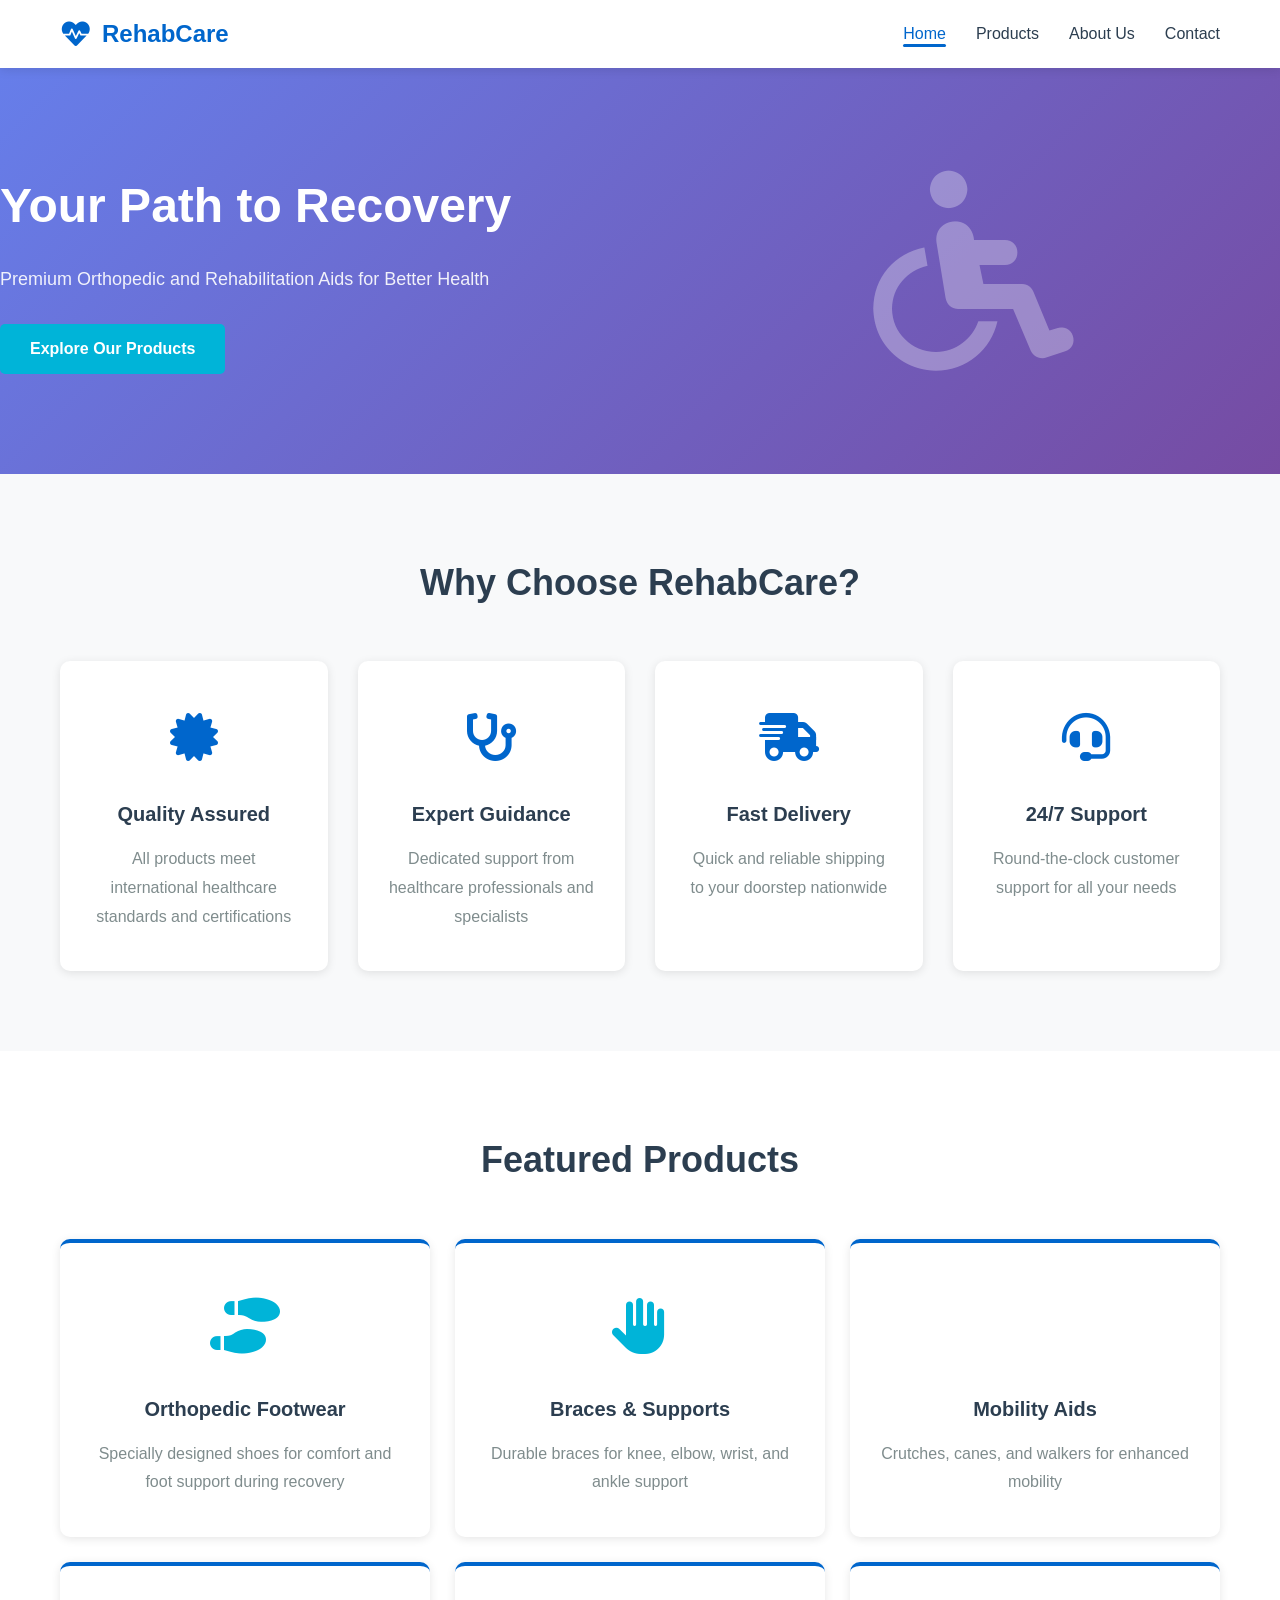
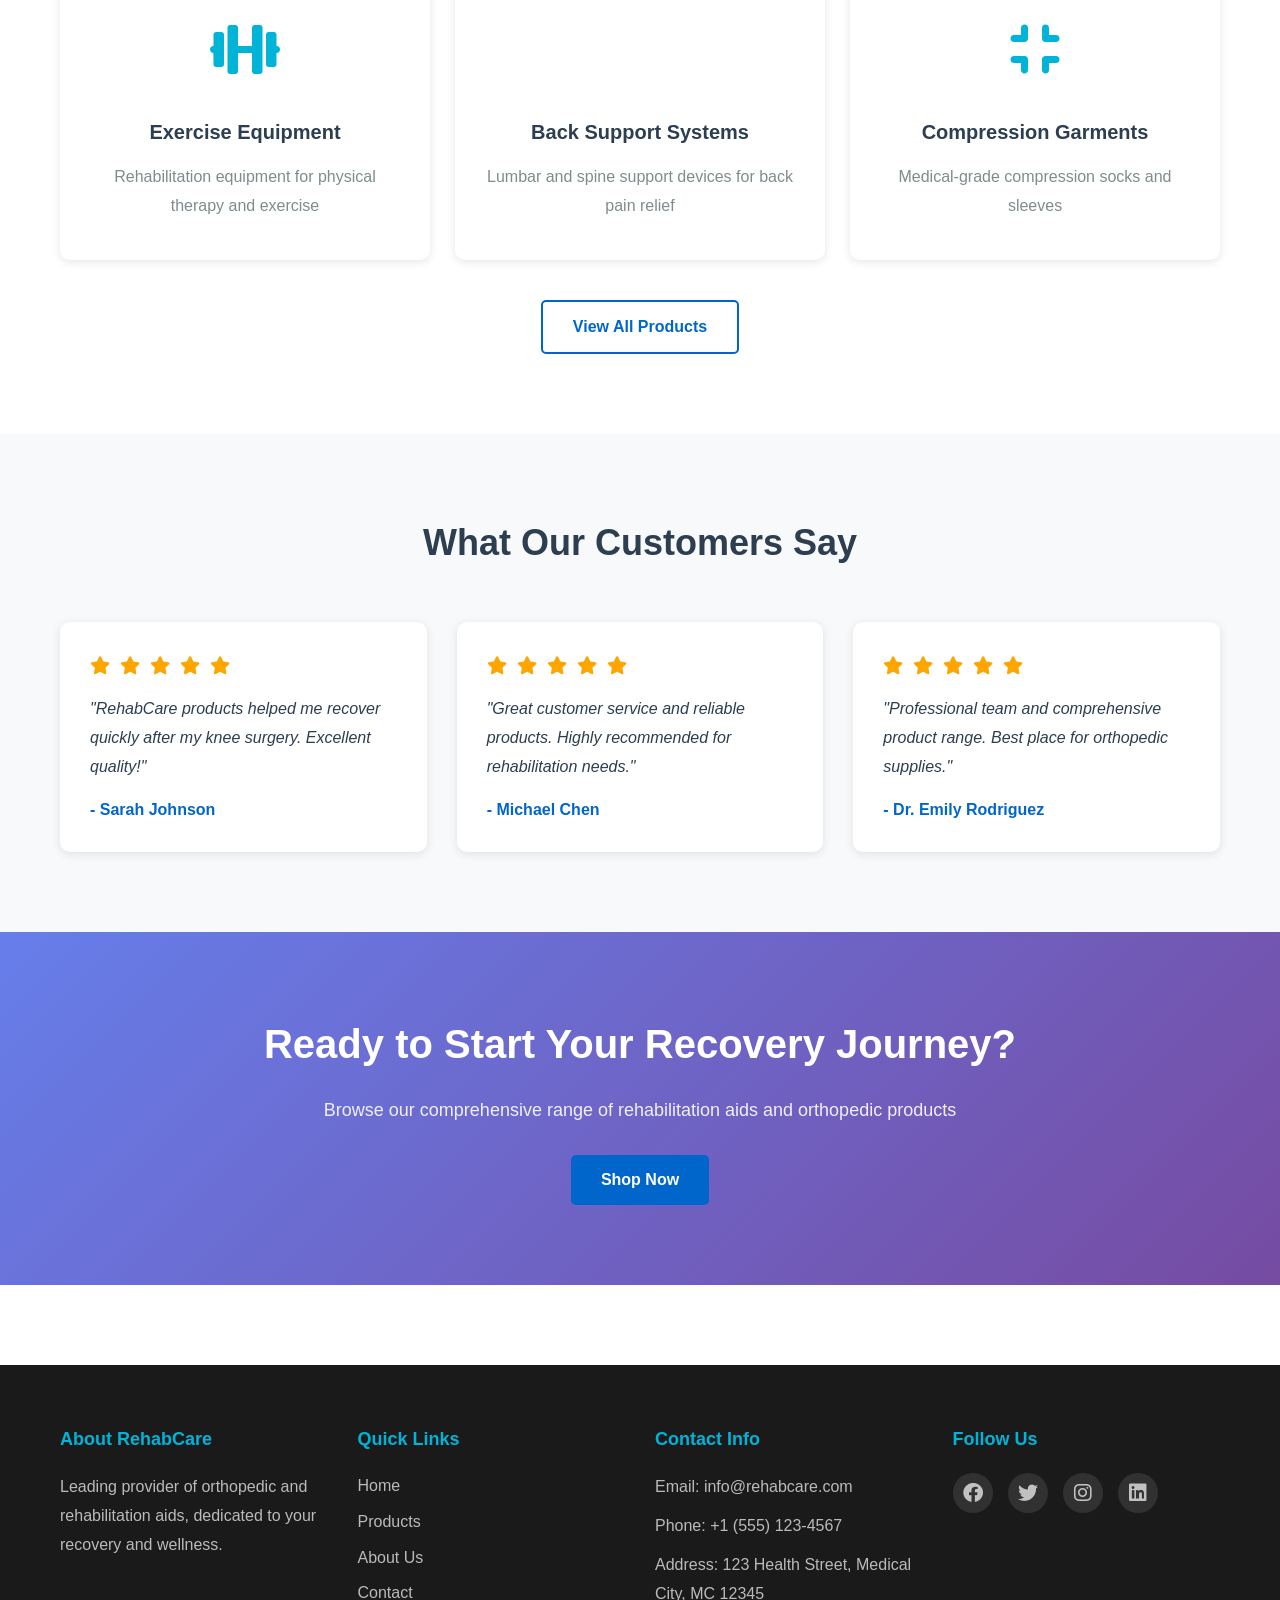
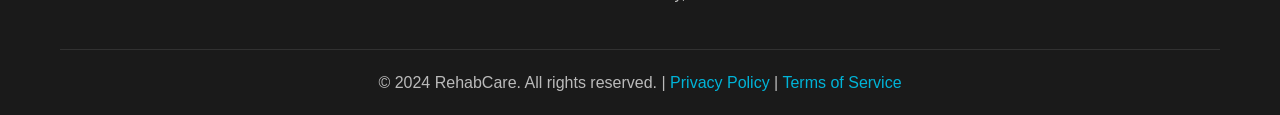
==== index.html @ 9c45e94a "commit" ====
<!DOCTYPE html>
<html lang="en">
<head>
    <meta charset="UTF-8">
    <meta name="viewport" content="width=device-width, initial-scale=1.0">
    <title>RehabCare - Orthopedic & Rehabilitation Aids</title>
    <link rel="stylesheet" href="styles.css">
    <link rel="stylesheet" href="https://cdnjs.cloudflare.com/ajax/libs/font-awesome/6.0.0/css/all.min.css">
</head>
<body>
    <!-- Navigation Bar -->
    <nav class="navbar">
        <div class="container">
            <div class="nav-wrapper">
                <div class="logo">
                    <i class="fas fa-heart-pulse"></i>
                    <span>RehabCare</span>
                </div>
                <ul class="nav-menu">
                    <li><a href="index.html" class="active">Home</a></li>
                    <li><a href="products.html">Products</a></li>
                    <li><a href="about.html">About Us</a></li>
                    <li><a href="contact.html">Contact</a></li>
                </ul>
                <div class="hamburger">
                    <span></span>
                    <span></span>
                    <span></span>
                </div>
            </div>
        </div>
    </nav>

    <!-- Hero Section -->
    <section class="hero">
        <div class="hero-content">
            <h1>Your Path to Recovery</h1>
            <p>Premium Orthopedic and Rehabilitation Aids for Better Health</p>
            <a href="products.html" class="cta-button">Explore Our Products</a>
        </div>
        <div class="hero-background">
            <i class="fas fa-wheelchair"></i>
        </div>
    </section>

    <!-- Features Section -->
    <section class="features">
        <div class="container">
            <h2>Why Choose RehabCare?</h2>
            <div class="features-grid">
                <div class="feature-card">
                    <div class="icon">
                        <i class="fas fa-certificate"></i>
                    </div>
                    <h3>Quality Assured</h3>
                    <p>All products meet international healthcare standards and certifications</p>
                </div>
                <div class="feature-card">
                    <div class="icon">
                        <i class="fas fa-stethoscope"></i>
                    </div>
                    <h3>Expert Guidance</h3>
                    <p>Dedicated support from healthcare professionals and specialists</p>
                </div>
                <div class="feature-card">
                    <div class="icon">
                        <i class="fas fa-shipping-fast"></i>
                    </div>
                    <h3>Fast Delivery</h3>
                    <p>Quick and reliable shipping to your doorstep nationwide</p>
                </div>
                <div class="feature-card">
                    <div class="icon">
                        <i class="fas fa-headset"></i>
                    </div>
                    <h3>24/7 Support</h3>
                    <p>Round-the-clock customer support for all your needs</p>
                </div>
            </div>
        </div>
    </section>

    <!-- Products Preview Section -->
    <section class="products-preview">
        <div class="container">
            <h2>Featured Products</h2>
            <div class="products-grid">
                <div class="product-card">
                    <div class="product-icon">
                        <i class="fas fa-shoe-prints"></i>
                    </div>
                    <h3>Orthopedic Footwear</h3>
                    <p>Specially designed shoes for comfort and foot support during recovery</p>
                </div>
                <div class="product-card">
                    <div class="product-icon">
                        <i class="fas fa-hand"></i>
                    </div>
                    <h3>Braces & Supports</h3>
                    <p>Durable braces for knee, elbow, wrist, and ankle support</p>
                </div>
                <div class="product-card">
                    <div class="product-icon">
                        <i class="fas fa-crutches"></i>
                    </div>
                    <h3>Mobility Aids</h3>
                    <p>Crutches, canes, and walkers for enhanced mobility</p>
                </div>
                <div class="product-card">
                    <div class="product-icon">
                        <i class="fas fa-dumbbell"></i>
                    </div>
                    <h3>Exercise Equipment</h3>
                    <p>Rehabilitation equipment for physical therapy and exercise</p>
                </div>
                <div class="product-card">
                    <div class="product-icon">
                        <i class="fas fa-spine"></i>
                    </div>
                    <h3>Back Support Systems</h3>
                    <p>Lumbar and spine support devices for back pain relief</p>
                </div>
                <div class="product-card">
                    <div class="product-icon">
                        <i class="fas fa-compress"></i>
                    </div>
                    <h3>Compression Garments</h3>
                    <p>Medical-grade compression socks and sleeves</p>
                </div>
            </div>
            <div class="view-all">
                <a href="products.html" class="secondary-button">View All Products</a>
            </div>
        </div>
    </section>

    <!-- Testimonials Section -->
    <section class="testimonials">
        <div class="container">
            <h2>What Our Customers Say</h2>
            <div class="testimonials-grid">
                <div class="testimonial-card">
                    <div class="stars">
                        <i class="fas fa-star"></i>
                        <i class="fas fa-star"></i>
                        <i class="fas fa-star"></i>
                        <i class="fas fa-star"></i>
                        <i class="fas fa-star"></i>
                    </div>
                    <p>"RehabCare products helped me recover quickly after my knee surgery. Excellent quality!"</p>
                    <h4>- Sarah Johnson</h4>
                </div>
                <div class="testimonial-card">
                    <div class="stars">
                        <i class="fas fa-star"></i>
                        <i class="fas fa-star"></i>
                        <i class="fas fa-star"></i>
                        <i class="fas fa-star"></i>
                        <i class="fas fa-star"></i>
                    </div>
                    <p>"Great customer service and reliable products. Highly recommended for rehabilitation needs."</p>
                    <h4>- Michael Chen</h4>
                </div>
                <div class="testimonial-card">
                    <div class="stars">
                        <i class="fas fa-star"></i>
                        <i class="fas fa-star"></i>
                        <i class="fas fa-star"></i>
                        <i class="fas fa-star"></i>
                        <i class="fas fa-star"></i>
                    </div>
                    <p>"Professional team and comprehensive product range. Best place for orthopedic supplies."</p>
                    <h4>- Dr. Emily Rodriguez</h4>
                </div>
            </div>
        </div>
    </section>

    <!-- Call to Action -->
    <section class="cta">
        <div class="container">
            <h2>Ready to Start Your Recovery Journey?</h2>
            <p>Browse our comprehensive range of rehabilitation aids and orthopedic products</p>
            <a href="products.html" class="primary-button">Shop Now</a>
        </div>
    </section>

    <!-- Footer -->
    <footer class="footer">
        <div class="container">
            <div class="footer-content">
                <div class="footer-section">
                    <h4>About RehabCare</h4>
                    <p>Leading provider of orthopedic and rehabilitation aids, dedicated to your recovery and wellness.</p>
                </div>
                <div class="footer-section">
                    <h4>Quick Links</h4>
                    <ul>
                        <li><a href="index.html">Home</a></li>
                        <li><a href="products.html">Products</a></li>
                        <li><a href="about.html">About Us</a></li>
                        <li><a href="contact.html">Contact</a></li>
                    </ul>
                </div>
                <div class="footer-section">
                    <h4>Contact Info</h4>
                    <p>Email: info@rehabcare.com</p>
                    <p>Phone: +1 (555) 123-4567</p>
                    <p>Address: 123 Health Street, Medical City, MC 12345</p>
                </div>
                <div class="footer-section">
                    <h4>Follow Us</h4>
                    <div class="social-links">
                        <a href="#"><i class="fab fa-facebook"></i></a>
                        <a href="#"><i class="fab fa-twitter"></i></a>
                        <a href="#"><i class="fab fa-instagram"></i></a>
                        <a href="#"><i class="fab fa-linkedin"></i></a>
                    </div>
                </div>
            </div>
            <div class="footer-bottom">
                <p>&copy; 2024 RehabCare. All rights reserved. | <a href="#">Privacy Policy</a> | <a href="#">Terms of Service</a></p>
            </div>
        </div>
    </footer>

    <script src="script.js"></script>
</body>
</html>
---- styles.css ----
/* ============================================
   GLOBAL STYLES
   ============================================ */

* {
    margin: 0;
    padding: 0;
    box-sizing: border-box;
}

:root {
    --primary-color: #0066cc;
    --primary-dark: #0052a3;
    --secondary-color: #00b4d8;
    --success-color: #06d6a0;
    --danger-color: #ef476f;
    --warning-color: #ffa500;
    --light-bg: #f8f9fa;
    --dark-bg: #1a1a1a;
    --text-dark: #2c3e50;
    --text-light: #7f8c8d;
    --border-color: #e0e0e0;
    --shadow: 0 2px 10px rgba(0, 0, 0, 0.1);
    --shadow-lg: 0 10px 30px rgba(0, 0, 0, 0.15);
}

html {
    scroll-behavior: smooth;
}

body {
    font-family: 'Segoe UI', Tahoma, Geneva, Verdana, sans-serif;
    line-height: 1.6;
    color: var(--text-dark);
    background-color: #fff;
}

/* Container */
.container {
    max-width: 1200px;
    margin: 0 auto;
    padding: 0 20px;
}

/* ============================================
   NAVIGATION BAR
   ============================================ */

.navbar {
    background: white;
    box-shadow: var(--shadow);
    position: sticky;
    top: 0;
    z-index: 1000;
}

.nav-wrapper {
    display: flex;
    justify-content: space-between;
    align-items: center;
    padding: 15px 0;
}

.logo {
    display: flex;
    align-items: center;
    gap: 10px;
    font-size: 24px;
    font-weight: bold;
    color: var(--primary-color);
    text-decoration: none;
}

.logo i {
    font-size: 28px;
}

.nav-menu {
    display: flex;
    list-style: none;
    gap: 30px;
}

.nav-menu a {
    text-decoration: none;
    color: var(--text-dark);
    font-weight: 500;
    transition: color 0.3s ease;
    position: relative;
}

.nav-menu a:hover,
.nav-menu a.active {
    color: var(--primary-color);
}

.nav-menu a.active::after {
    content: '';
    position: absolute;
    bottom: -5px;
    left: 0;
    width: 100%;
    height: 3px;
    background-color: var(--primary-color);
    border-radius: 2px;
}

.hamburger {
    display: none;
    flex-direction: column;
    cursor: pointer;
}

.hamburger span {
    width: 25px;
    height: 3px;
    background-color: var(--text-dark);
    margin: 5px 0;
    transition: 0.3s;
    border-radius: 2px;
}

/* ============================================
   HERO SECTION
   ============================================ */

.hero {
    display: grid;
    grid-template-columns: 1fr 1fr;
    align-items: center;
    gap: 50px;
    padding: 100px 0;
    background: linear-gradient(135deg, #667eea 0%, #764ba2 100%);
    color: white;
}

.hero-content h1 {
    font-size: 48px;
    margin-bottom: 20px;
    font-weight: bold;
}

.hero-content p {
    font-size: 18px;
    margin-bottom: 30px;
    opacity: 0.9;
}

.cta-button {
    display: inline-block;
    background-color: var(--secondary-color);
    color: white;
    padding: 12px 30px;
    border-radius: 5px;
    text-decoration: none;
    font-weight: 600;
    transition: all 0.3s ease;
    border: none;
    cursor: pointer;
}

.cta-button:hover {
    background-color: #0099b3;
    transform: translateY(-3px);
    box-shadow: 0 5px 15px rgba(0, 180, 216, 0.4);
}

.hero-background {
    display: flex;
    justify-content: center;
    align-items: center;
    font-size: 200px;
    opacity: 0.3;
    animation: float 3s ease-in-out infinite;
}

@keyframes float {
    0%, 100% {
        transform: translateY(0px);
    }
    50% {
        transform: translateY(-20px);
    }
}

/* ============================================
   BUTTONS
   ============================================ */

.primary-button,
.secondary-button {
    display: inline-block;
    padding: 12px 30px;
    border-radius: 5px;
    text-decoration: none;
    font-weight: 600;
    transition: all 0.3s ease;
    border: none;
    cursor: pointer;
    font-size: 16px;
}

.primary-button {
    background-color: var(--primary-color);
    color: white;
}

.primary-button:hover {
    background-color: var(--primary-dark);
    transform: translateY(-2px);
    box-shadow: var(--shadow-lg);
}

.secondary-button {
    background-color: transparent;
    color: var(--primary-color);
    border: 2px solid var(--primary-color);
}

.secondary-button:hover {
    background-color: var(--primary-color);
    color: white;
}

/* ============================================
   FEATURES SECTION
   ============================================ */

.features {
    padding: 80px 0;
    background-color: var(--light-bg);
}

.features h2 {
    text-align: center;
    font-size: 36px;
    margin-bottom: 50px;
    color: var(--text-dark);
}

.features-grid {
    display: grid;
    grid-template-columns: repeat(auto-fit, minmax(250px, 1fr));
    gap: 30px;
}

.feature-card {
    background: white;
    padding: 40px 30px;
    border-radius: 10px;
    text-align: center;
    box-shadow: var(--shadow);
    transition: all 0.3s ease;
}

.feature-card:hover {
    transform: translateY(-10px);
    box-shadow: var(--shadow-lg);
}

.feature-card .icon {
    font-size: 48px;
    color: var(--primary-color);
    margin-bottom: 20px;
}

.feature-card h3 {
    font-size: 20px;
    margin-bottom: 15px;
    color: var(--text-dark);
}

.feature-card p {
    color: var(--text-light);
    line-height: 1.8;
}

/* ============================================
   PRODUCTS PREVIEW SECTION
   ============================================ */

.products-preview {
    padding: 80px 0;
}

.products-preview h2 {
    text-align: center;
    font-size: 36px;
    margin-bottom: 50px;
    color: var(--text-dark);
}

.products-grid {
    display: grid;
    grid-template-columns: repeat(auto-fit, minmax(280px, 1fr));
    gap: 25px;
    margin-bottom: 40px;
}

.product-card {
    background: white;
    padding: 40px 30px;
    border-radius: 10px;
    text-align: center;
    box-shadow: var(--shadow);
    transition: all 0.3s ease;
    border-top: 4px solid var(--primary-color);
}

.product-card:hover {
    transform: translateY(-8px);
    box-shadow: var(--shadow-lg);
    border-top-color: var(--secondary-color);
}

.product-icon {
    font-size: 56px;
    color: var(--secondary-color);
    margin-bottom: 20px;
}

.product-card h3 {
    font-size: 20px;
    margin-bottom: 15px;
    color: var(--text-dark);
}

.product-card p {
    color: var(--text-light);
    line-height: 1.8;
}

.view-all {
    text-align: center;
    margin-top: 40px;
}

/* ============================================
   TESTIMONIALS SECTION
   ============================================ */

.testimonials {
    padding: 80px 0;
    background-color: var(--light-bg);
}

.testimonials h2 {
    text-align: center;
    font-size: 36px;
    margin-bottom: 50px;
    color: var(--text-dark);
}

.testimonials-grid {
    display: grid;
    grid-template-columns: repeat(auto-fit, minmax(300px, 1fr));
    gap: 30px;
}

.testimonial-card {
    background: white;
    padding: 30px;
    border-radius: 10px;
    box-shadow: var(--shadow);
    transition: all 0.3s ease;
}

.testimonial-card:hover {
    box-shadow: var(--shadow-lg);
    transform: translateY(-5px);
}

.stars {
    color: var(--warning-color);
    margin-bottom: 15px;
    font-size: 18px;
}

.stars i {
    margin-right: 5px;
}

.testimonial-card p {
    color: var(--text-dark);
    margin-bottom: 15px;
    font-style: italic;
    line-height: 1.8;
}

.testimonial-card h4 {
    color: var(--primary-color);
    font-size: 16px;
}

/* ============================================
   CTA SECTION
   ============================================ */

.cta {
    padding: 80px 0;
    background: linear-gradient(135deg, #667eea 0%, #764ba2 100%);
    color: white;
    text-align: center;
}

.cta h2 {
    font-size: 40px;
    margin-bottom: 20px;
}

.cta p {
    font-size: 18px;
    margin-bottom: 30px;
    opacity: 0.9;
}

/* ============================================
   PAGE HEADER
   ============================================ */

.page-header {
    background: linear-gradient(135deg, #667eea 0%, #764ba2 100%);
    color: white;
    padding: 60px 0;
    text-align: center;
}

.page-header h1 {
    font-size: 42px;
    margin-bottom: 10px;
}

.page-header p {
    font-size: 18px;
    opacity: 0.9;
}

/* ============================================
   PRODUCTS PAGE
   ============================================ */

.filters-section {
    padding: 40px 0;
    background-color: var(--light-bg);
}

.filter-group {
    display: inline-block;
    margin-right: 30px;
}

.filter-group label {
    font-weight: 600;
    margin-right: 10px;
    color: var(--text-dark);
}

.filter-group select {
    padding: 8px 15px;
    border: 1px solid var(--border-color);
    border-radius: 5px;
    background-color: white;
    cursor: pointer;
    font-size: 14px;
}

.products-section {
    padding: 60px 0;
}

.products-list {
    display: grid;
    grid-template-columns: repeat(auto-fill, minmax(280px, 1fr));
    gap: 25px;
}

.product-item {
    background: white;
    border-radius: 10px;
    overflow: hidden;
    box-shadow: var(--shadow);
    transition: all 0.3s ease;
}

.product-item:hover {
    box-shadow: var(--shadow-lg);
    transform: translateY(-5px);
}

.product-image {
    width: 100%;
    height: 200px;
    background: linear-gradient(135deg, #667eea 0%, #764ba2 100%);
    display: flex;
    justify-content: center;
    align-items: center;
    font-size: 80px;
    color: rgba(255, 255, 255, 0.2);
}

.product-info {
    padding: 20px;
}

.product-info h3 {
    color: var(--text-dark);
    margin-bottom: 10px;
    font-size: 18px;
}

.product-description {
    color: var(--text-light);
    font-size: 14px;
    margin-bottom: 15px;
    line-height: 1.6;
}

.product-rating {
    color: var(--warning-color);
    font-size: 14px;
    margin-bottom: 15px;
}

.product-rating i {
    margin-right: 3px;
}

.product-footer {
    display: flex;
    justify-content: space-between;
    align-items: center;
}

.price {
    font-size: 22px;
    font-weight: bold;
    color: var(--primary-color);
}

.add-to-cart-btn {
    background-color: var(--primary-color);
    color: white;
    padding: 8px 15px;
    border: none;
    border-radius: 5px;
    cursor: pointer;
    font-weight: 600;
    transition: all 0.3s ease;
}

.add-to-cart-btn:hover {
    background-color: var(--primary-dark);
    transform: scale(1.05);
}

/* ============================================
   ABOUT PAGE
   ============================================ */

.about-section {
    padding: 80px 0;
}

.about-content {
    display: grid;
    grid-template-columns: 1fr 1fr;
    gap: 50px;
    align-items: center;
}

.about-text h2 {
    font-size: 36px;
    margin-bottom: 20px;
    color: var(--text-dark);
}

.about-text p {
    color: var(--text-light);
    margin-bottom: 20px;
    line-height: 1.9;
}

.about-image {
    display: flex;
    justify-content: center;
    align-items: center;
}

.image-placeholder {
    width: 300px;
    height: 300px;
    background: linear-gradient(135deg, #667eea 0%, #764ba2 100%);
    border-radius: 10px;
    display: flex;
    justify-content: center;
    align-items: center;
    font-size: 120px;
    color: rgba(255, 255, 255, 0.2);
}

.mission-values {
    display: grid;
    grid-template-columns: repeat(auto-fit, minmax(300px, 1fr));
    gap: 30px;
    padding: 60px 0;
    background-color: var(--light-bg);
}

.mission-card {
    background: white;
    padding: 40px;
    border-radius: 10px;
    text-align: center;
    box-shadow: var(--shadow);
    transition: all 0.3s ease;
}

.mission-card:hover {
    transform: translateY(-10px);
    box-shadow: var(--shadow-lg);
}

.mission-card .icon {
    font-size: 56px;
    color: var(--secondary-color);
    margin-bottom: 20px;
}

.mission-card h3 {
    font-size: 22px;
    margin-bottom: 15px;
    color: var(--text-dark);
}

.mission-card p {
    color: var(--text-light);
    line-height: 1.8;
}

.team-section {
    padding: 80px 0;
}

.team-section h2 {
    text-align: center;
    font-size: 36px;
    margin-bottom: 50px;
    color: var(--text-dark);
}

.team-grid {
    display: grid;
    grid-template-columns: repeat(auto-fit, minmax(250px, 1fr));
    gap: 30px;
}

.team-member {
    background: white;
    padding: 30px;
    border-radius: 10px;
    text-align: center;
    box-shadow: var(--shadow);
    transition: all 0.3s ease;
}

.team-member:hover {
    transform: translateY(-5px);
    box-shadow: var(--shadow-lg);
}

.member-avatar {
    width: 100px;
    height: 100px;
    background: linear-gradient(135deg, #667eea 0%, #764ba2 100%);
    border-radius: 50%;
    display: flex;
    justify-content: center;
    align-items: center;
    font-size: 50px;
    color: white;
    margin: 0 auto 20px;
}

.team-member h3 {
    font-size: 20px;
    color: var(--text-dark);
    margin-bottom: 5px;
}

.team-member .role {
    color: var(--primary-color);
    font-weight: 600;
    margin-bottom: 10px;
}

.team-member p {
    color: var(--text-light);
    line-height: 1.6;
}

.achievements {
    padding: 80px 0;
    background-color: var(--light-bg);
}

.achievements h2 {
    text-align: center;
    font-size: 36px;
    margin-bottom: 50px;
    color: var(--text-dark);
}

.achievements-grid {
    display: grid;
    grid-template-columns: repeat(auto-fit, minmax(250px, 1fr));
    gap: 30px;
}

.achievement-card {
    background: white;
    padding: 40px;
    border-radius: 10px;
    text-align: center;
    box-shadow: var(--shadow);
}

.achievement-card h3 {
    font-size: 42px;
    color: var(--primary-color);
    margin-bottom: 10px;
    font-weight: bold;
}

.achievement-card p {
    font-size: 18px;
    color: var(--text-light);
}

.certifications {
    padding: 60px 0;
}

.certifications h2 {
    text-align: center;
    font-size: 36px;
    margin-bottom: 50px;
    color: var(--text-dark);
}

.certifications-list {
    display: grid;
    grid-template-columns: repeat(auto-fit, minmax(200px, 1fr));
    gap: 30px;
    text-align: center;
}

.cert-item {
    padding: 30px;
    background: var(--light-bg);
    border-radius: 10px;
    transition: all 0.3s ease;
}

.cert-item:hover {
    background: var(--primary-color);
    color: white;
    transform: scale(1.05);
}

.cert-item i {
    font-size: 48px;
    margin-bottom: 15px;
}

.cert-item p {
    font-size: 16px;
    font-weight: 600;
}

/* ============================================
   CONTACT PAGE
   ============================================ */

.contact-section {
    padding: 80px 0;
}

.contact-wrapper {
    display: grid;
    grid-template-columns: 1fr 1fr;
    gap: 50px;
}

.contact-info h2 {
    font-size: 28px;
    margin-bottom: 30px;
    color: var(--text-dark);
}

.info-item {
    display: flex;
    gap: 20px;
    margin-bottom: 30px;
}

.info-icon {
    width: 60px;
    height: 60px;
    background: linear-gradient(135deg, #667eea 0%, #764ba2 100%);
    border-radius: 10px;
    display: flex;
    justify-content: center;
    align-items: center;
    font-size: 28px;
    color: white;
    flex-shrink: 0;
}

.info-content h3 {
    font-size: 18px;
    color: var(--text-dark);
    margin-bottom: 10px;
}

.info-content p {
    color: var(--text-light);
    line-height: 1.8;
}

.contact-form-wrapper h2 {
    font-size: 28px;
    margin-bottom: 30px;
    color: var(--text-dark);
}

.form-group {
    margin-bottom: 20px;
}

.form-group label {
    display: block;
    margin-bottom: 8px;
    font-weight: 600;
    color: var(--text-dark);
}

.form-group input,
.form-group select,
.form-group textarea {
    width: 100%;
    padding: 12px;
    border: 1px solid var(--border-color);
    border-radius: 5px;
    font-family: inherit;
    font-size: 14px;
    transition: border-color 0.3s ease;
}

.form-group input:focus,
.form-group select:focus,
.form-group textarea:focus {
    outline: none;
    border-color: var(--primary-color);
    box-shadow: 0 0 0 3px rgba(0, 102, 204, 0.1);
}

.form-group.checkbox {
    display: flex;
    align-items: center;
}

.form-group.checkbox input {
    width: auto;
    margin-right: 10px;
}

.form-group.checkbox label {
    margin-bottom: 0;
}

.faq-section {
    padding: 80px 0;
    background-color: var(--light-bg);
}

.faq-section h2 {
    text-align: center;
    font-size: 36px;
    margin-bottom: 50px;
    color: var(--text-dark);
}

.faq-grid {
    display: grid;
    grid-template-columns: repeat(auto-fit, minmax(300px, 1fr));
    gap: 25px;
}

.faq-item {
    background: white;
    padding: 25px;
    border-radius: 10px;
    box-shadow: var(--shadow);
    transition: all 0.3s ease;
}

.faq-item:hover {
    box-shadow: var(--shadow-lg);
    transform: translateY(-5px);
}

.faq-item h3 {
    color: var(--primary-color);
    margin-bottom: 15px;
    font-size: 18px;
}

.faq-item p {
    color: var(--text-light);
    line-height: 1.8;
}

/* ============================================
   FOOTER
   ============================================ */

.footer {
    background-color: #1a1a1a;
    color: white;
    padding: 60px 0 20px;
    margin-top: 80px;
}

.footer-content {
    display: grid;
    grid-template-columns: repeat(auto-fit, minmax(250px, 1fr));
    gap: 30px;
    margin-bottom: 30px;
}

.footer-section h4 {
    font-size: 18px;
    margin-bottom: 20px;
    color: var(--secondary-color);
}

.footer-section p {
    color: rgba(255, 255, 255, 0.7);
    line-height: 1.8;
    margin-bottom: 10px;
}

.footer-section ul {
    list-style: none;
}

.footer-section ul li {
    margin-bottom: 10px;
}

.footer-section a {
    color: rgba(255, 255, 255, 0.7);
    text-decoration: none;
    transition: color 0.3s ease;
}

.footer-section a:hover {
    color: var(--secondary-color);
}

.social-links {
    display: flex;
    gap: 15px;
    font-size: 20px;
}

.social-links a {
    width: 40px;
    height: 40px;
    background-color: rgba(255, 255, 255, 0.1);
    border-radius: 50%;
    display: flex;
    justify-content: center;
    align-items: center;
    transition: all 0.3s ease;
}

.social-links a:hover {
    background-color: var(--secondary-color);
    color: white;
    transform: translateY(-3px);
}

.footer-bottom {
    border-top: 1px solid rgba(255, 255, 255, 0.1);
    padding-top: 20px;
    text-align: center;
    color: rgba(255, 255, 255, 0.7);
}

.footer-bottom a {
    color: var(--secondary-color);
    text-decoration: none;
}

.footer-bottom a:hover {
    text-decoration: underline;
}

/* ============================================
   RESPONSIVE DESIGN
   ============================================ */

@media (max-width: 768px) {
    .hamburger {
        display: flex;
    }

    .nav-menu {
        position: absolute;
        top: 70px;
        left: 0;
        background: white;
        flex-direction: column;
        width: 100%;
        text-align: center;
        display: none;
        gap: 0;
        box-shadow: var(--shadow);
    }

    .nav-menu.active {
        display: flex;
    }

    .nav-menu li {
        padding: 15px 0;
        border-bottom: 1px solid var(--border-color);
    }

    .hero {
        grid-template-columns: 1fr;
        padding: 60px 0;
        text-align: center;
    }

    .hero-content h1 {
        font-size: 36px;
    }

    .about-content {
        grid-template-columns: 1fr;
    }

    .contact-wrapper {
        grid-template-columns: 1fr;
    }

    .features-grid,
    .products-grid,
    .testimonials-grid,
    .team-grid,
    .achievements-grid,
    .faq-grid,
    .mission-values {
        grid-template-columns: 1fr;
    }

    .filter-group {
        display: block;
        margin-bottom: 15px;
    }

    .products-list {
        grid-template-columns: 1fr;
    }

    .page-header h1 {
        font-size: 32px;
    }

    .features h2,
    .products-preview h2,
    .testimonials h2,
    .team-section h2,
    .achievements h2,
    .certifications h2,
    .faq-section h2 {
        font-size: 28px;
    }

    .cta h2 {
        font-size: 28px;
    }
}

@media (max-width: 480px) {
    .container {
        padding: 0 15px;
    }

    .hero-content h1 {
        font-size: 28px;
    }

    .hero-content p {
        font-size: 16px;
    }

    .nav-menu {
        gap: 0;
    }

    .page-header h1 {
        font-size: 24px;
    }

    .page-header p {
        font-size: 16px;
    }

    .features h2,
    .products-preview h2,
    .testimonials h2,
    .team-section h2,
    .achievements h2,
    .certifications h2,
    .faq-section h2 {
        font-size: 24px;
    }

    .filter-group label {
        font-size: 14px;
    }

    .product-item {
        margin-bottom: 10px;
    }

    .info-item {
        flex-direction: column;
        text-align: center;
    }

    .info-icon {
        margin: 0 auto;
    }
}
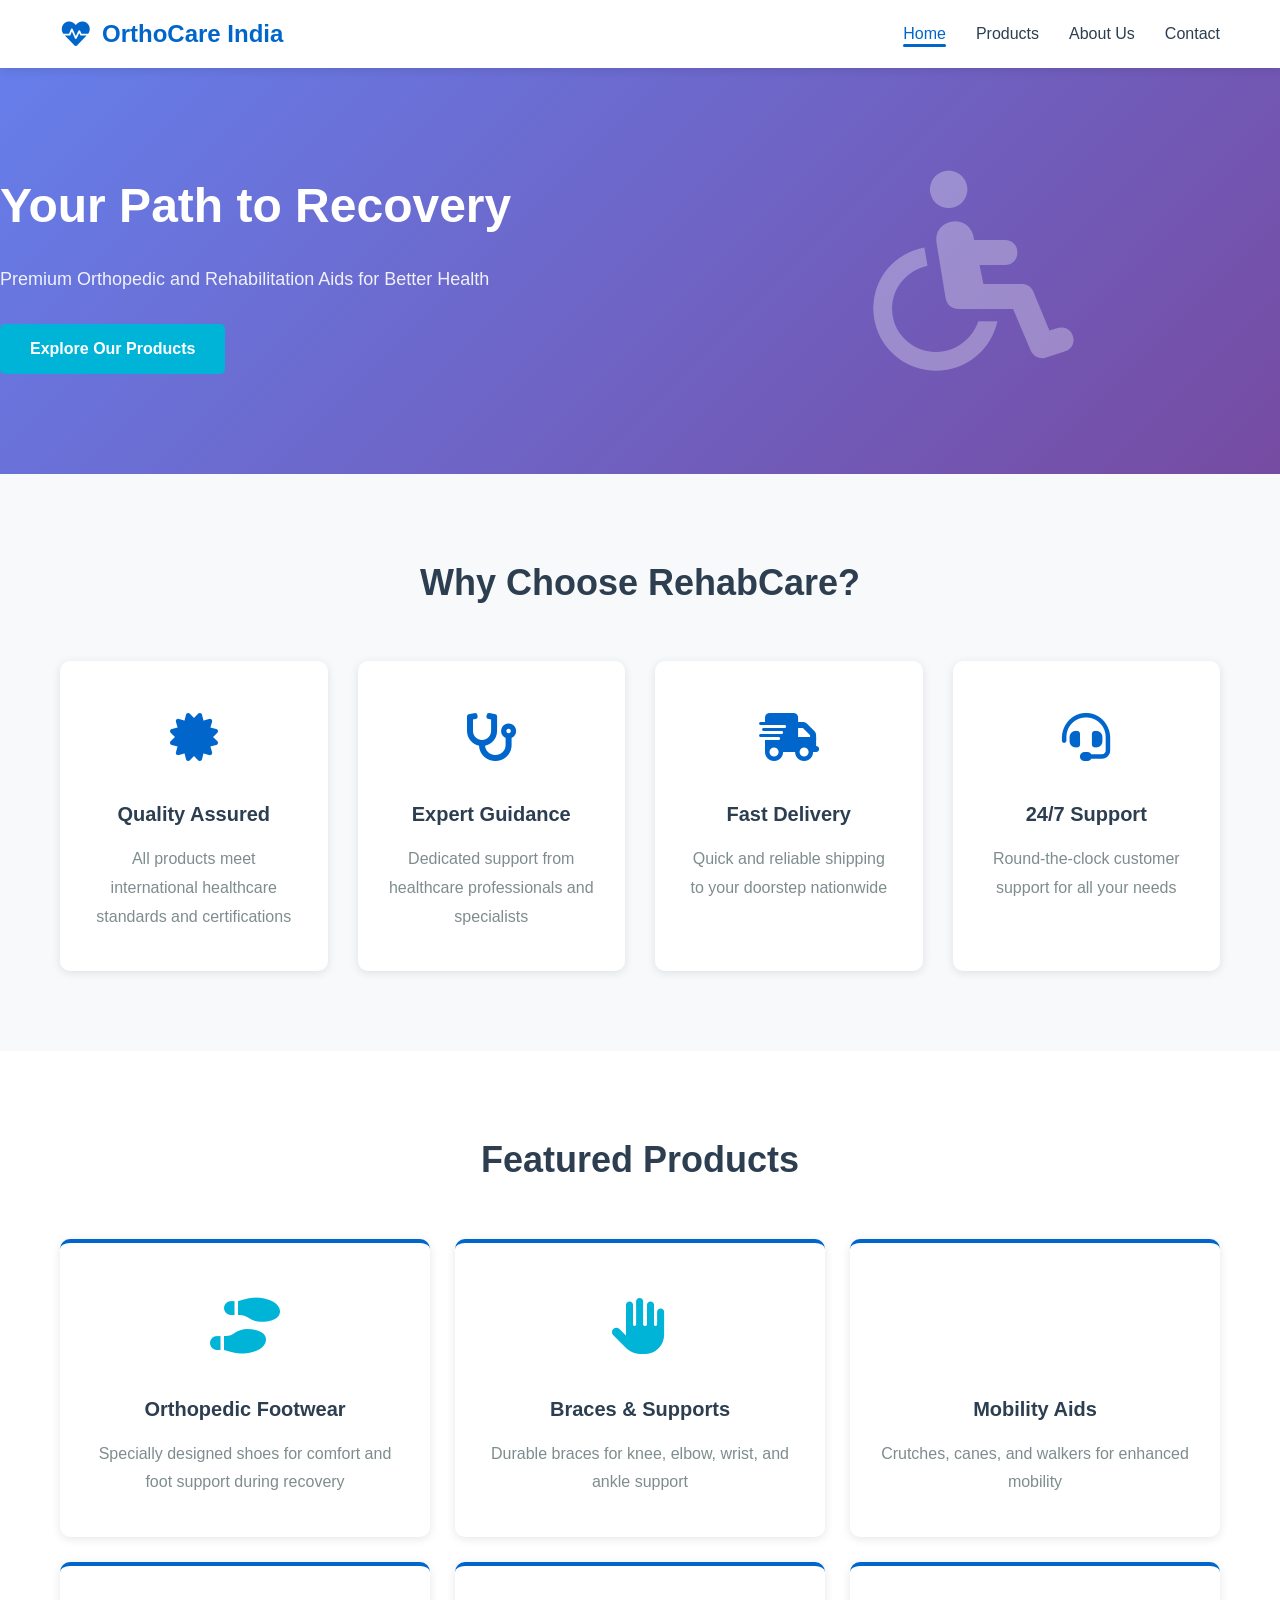
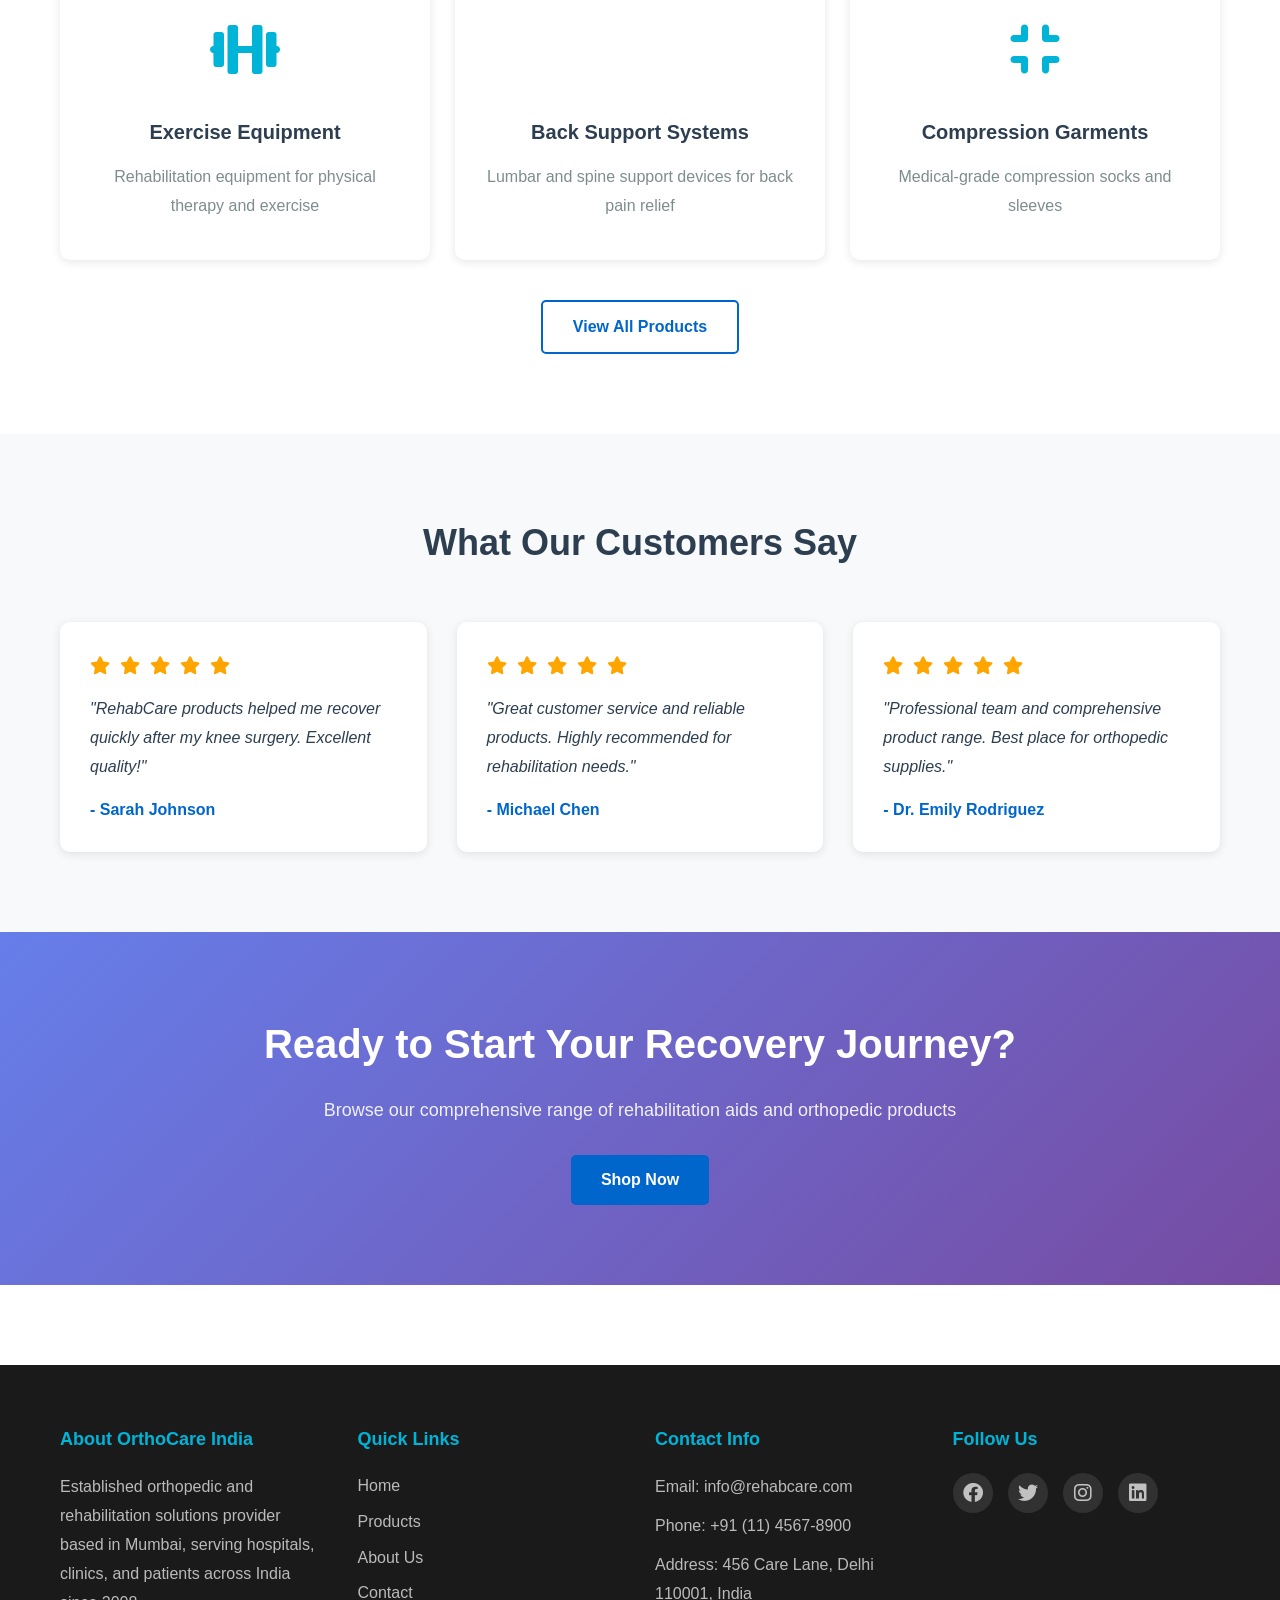
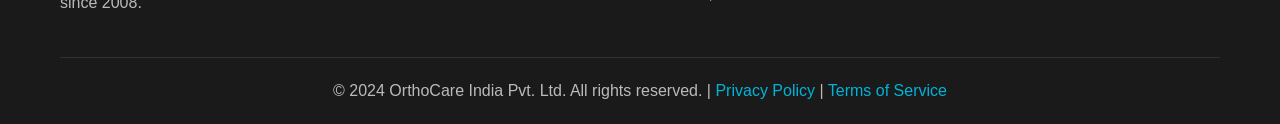
==== commit e19e0044: "commit" ====
--- a/index.html
+++ b/index.html
@@ -3,7 +3,7 @@
 <head>
     <meta charset="UTF-8">
     <meta name="viewport" content="width=device-width, initial-scale=1.0">
-    <title>RehabCare - Orthopedic & Rehabilitation Aids</title>
+    <title>OrthoCare India - Orthopedic & Rehabilitation Solutions</title>
     <link rel="stylesheet" href="styles.css">
     <link rel="stylesheet" href="https://cdnjs.cloudflare.com/ajax/libs/font-awesome/6.0.0/css/all.min.css">
 </head>
@@ -14,7 +14,7 @@
             <div class="nav-wrapper">
                 <div class="logo">
                     <i class="fas fa-heart-pulse"></i>
-                    <span>RehabCare</span>
+                    <span>OrthoCare India</span>
                 </div>
                 <ul class="nav-menu">
                     <li><a href="index.html" class="active">Home</a></li>
@@ -190,8 +190,8 @@
         <div class="container">
             <div class="footer-content">
                 <div class="footer-section">
-                    <h4>About RehabCare</h4>
-                    <p>Leading provider of orthopedic and rehabilitation aids, dedicated to your recovery and wellness.</p>
+                    <h4>About OrthoCare India</h4>
+                    <p>Established orthopedic and rehabilitation solutions provider based in Mumbai, serving hospitals, clinics, and patients across India since 2008.</p>
                 </div>
                 <div class="footer-section">
                     <h4>Quick Links</h4>
@@ -205,8 +205,8 @@
                 <div class="footer-section">
                     <h4>Contact Info</h4>
                     <p>Email: info@rehabcare.com</p>
-                    <p>Phone: +1 (555) 123-4567</p>
-                    <p>Address: 123 Health Street, Medical City, MC 12345</p>
+                    <p>Phone: +91 (11) 4567-8900</p>
+                    <p>Address: 456 Care Lane, Delhi 110001, India</p>
                 </div>
                 <div class="footer-section">
                     <h4>Follow Us</h4>
@@ -219,7 +219,7 @@
                 </div>
             </div>
             <div class="footer-bottom">
-                <p>&copy; 2024 RehabCare. All rights reserved. | <a href="#">Privacy Policy</a> | <a href="#">Terms of Service</a></p>
+                <p>&copy; 2024 OrthoCare India Pvt. Ltd. All rights reserved. | <a href="#">Privacy Policy</a> | <a href="#">Terms of Service</a></p>
             </div>
         </div>
     </footer>
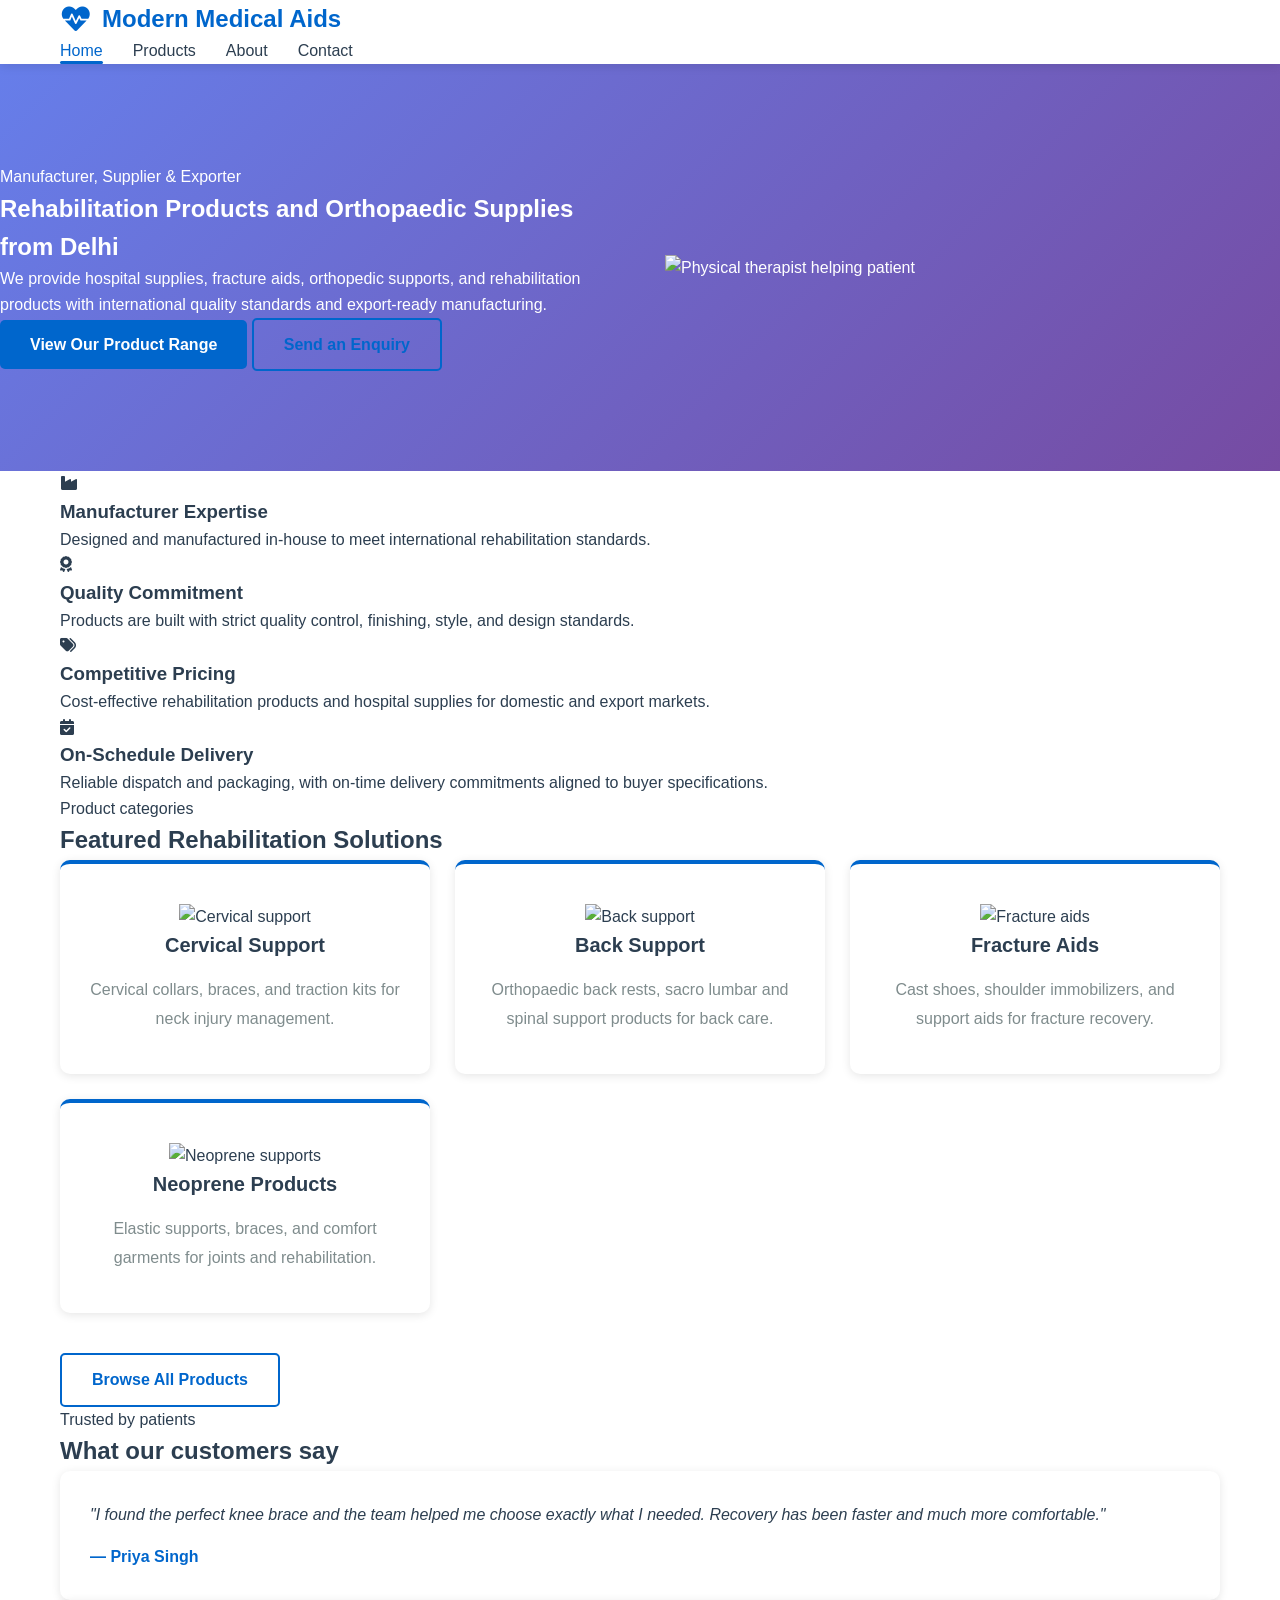
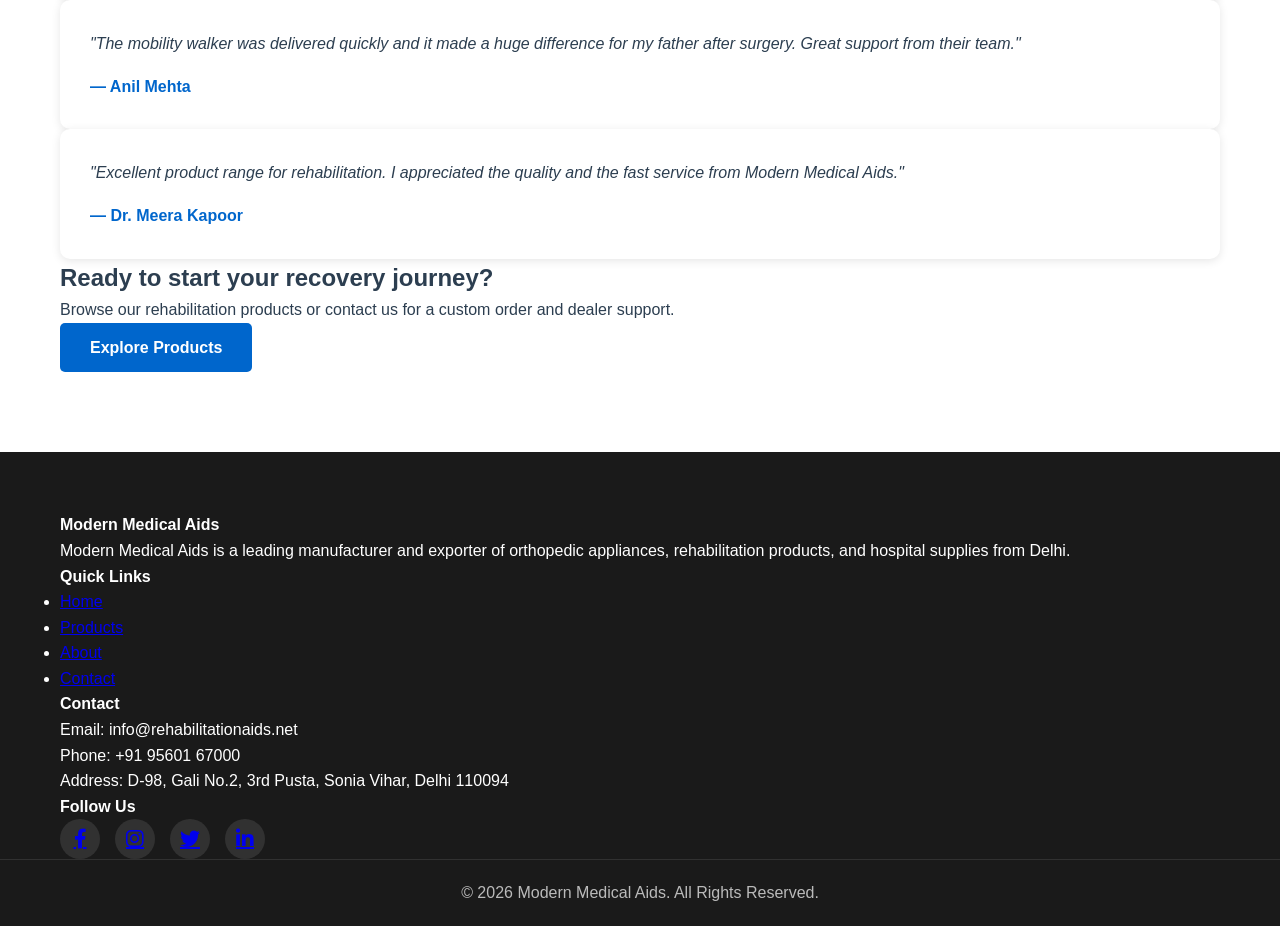
==== commit 683bd16e: "Update site to Modern Medical Aids branding, real contact info, and README" ====
--- a/index.html
+++ b/index.html
@@ -3,224 +3,181 @@
 <head>
     <meta charset="UTF-8">
     <meta name="viewport" content="width=device-width, initial-scale=1.0">
-    <title>OrthoCare India - Orthopedic & Rehabilitation Solutions</title>
+    <title>Modern Medical Aids | Rehabilitation Products Manufacturer</title>
     <link rel="stylesheet" href="styles.css">
     <link rel="stylesheet" href="https://cdnjs.cloudflare.com/ajax/libs/font-awesome/6.0.0/css/all.min.css">
 </head>
 <body>
-    <!-- Navigation Bar -->
     <nav class="navbar">
-        <div class="container">
-            <div class="nav-wrapper">
-                <div class="logo">
-                    <i class="fas fa-heart-pulse"></i>
-                    <span>OrthoCare India</span>
-                </div>
-                <ul class="nav-menu">
-                    <li><a href="index.html" class="active">Home</a></li>
-                    <li><a href="products.html">Products</a></li>
-                    <li><a href="about.html">About Us</a></li>
-                    <li><a href="contact.html">Contact</a></li>
-                </ul>
-                <div class="hamburger">
-                    <span></span>
-                    <span></span>
-                    <span></span>
-                </div>
+        <div class="container nav-container">
+            <a href="index.html" class="logo">
+                <i class="fas fa-heart-pulse"></i>
+                Modern Medical Aids
+            </a>
+            <ul class="nav-menu">
+                <li><a href="index.html" class="active">Home</a></li>
+                <li><a href="products.html">Products</a></li>
+                <li><a href="about.html">About</a></li>
+                <li><a href="contact.html">Contact</a></li>
+            </ul>
+            <div class="hamburger">
+                <span></span>
+                <span></span>
+                <span></span>
             </div>
         </div>
     </nav>
 
-    <!-- Hero Section -->
     <section class="hero">
-        <div class="hero-content">
-            <h1>Your Path to Recovery</h1>
-            <p>Premium Orthopedic and Rehabilitation Aids for Better Health</p>
-            <a href="products.html" class="cta-button">Explore Our Products</a>
+        <div class="hero-copy">
+            <p class="eyebrow">Manufacturer, Supplier & Exporter</p>
+            <h1>Rehabilitation Products and Orthopaedic Supplies from Delhi</h1>
+            <p>We provide hospital supplies, fracture aids, orthopedic supports, and rehabilitation products with international quality standards and export-ready manufacturing.</p>
+            <div class="hero-actions">
+                <a href="products.html" class="primary-button">View Our Product Range</a>
+                <a href="contact.html" class="secondary-button">Send an Enquiry</a>
+            </div>
         </div>
-        <div class="hero-background">
-            <i class="fas fa-wheelchair"></i>
+        <div class="hero-image">
+            <img src="assets/images/hero.jpg" alt="Physical therapist helping patient" loading="lazy">
         </div>
     </section>
 
-    <!-- Features Section -->
-    <section class="features">
+    <section class="overview">
         <div class="container">
-            <h2>Why Choose RehabCare?</h2>
-            <div class="features-grid">
-                <div class="feature-card">
-                    <div class="icon">
-                        <i class="fas fa-certificate"></i>
-                    </div>
-                    <h3>Quality Assured</h3>
-                    <p>All products meet international healthcare standards and certifications</p>
-                </div>
-                <div class="feature-card">
-                    <div class="icon">
-                        <i class="fas fa-stethoscope"></i>
-                    </div>
-                    <h3>Expert Guidance</h3>
-                    <p>Dedicated support from healthcare professionals and specialists</p>
-                </div>
-                <div class="feature-card">
-                    <div class="icon">
-                        <i class="fas fa-shipping-fast"></i>
-                    </div>
-                    <h3>Fast Delivery</h3>
-                    <p>Quick and reliable shipping to your doorstep nationwide</p>
-                </div>
-                <div class="feature-card">
-                    <div class="icon">
-                        <i class="fas fa-headset"></i>
-                    </div>
-                    <h3>24/7 Support</h3>
-                    <p>Round-the-clock customer support for all your needs</p>
-                </div>
+            <div class="overview-grid">
+                <article class="overview-card">
+                    <i class="fas fa-industry"></i>
+                    <h3>Manufacturer Expertise</h3>
+                    <p>Designed and manufactured in-house to meet international rehabilitation standards.</p>
+                </article>
+                <article class="overview-card">
+                    <i class="fas fa-award"></i>
+                    <h3>Quality Commitment</h3>
+                    <p>Products are built with strict quality control, finishing, style, and design standards.</p>
+                </article>
+                <article class="overview-card">
+                    <i class="fas fa-tags"></i>
+                    <h3>Competitive Pricing</h3>
+                    <p>Cost-effective rehabilitation products and hospital supplies for domestic and export markets.</p>
+                </article>
+                <article class="overview-card">
+                    <i class="fas fa-calendar-check"></i>
+                    <h3>On-Schedule Delivery</h3>
+                    <p>Reliable dispatch and packaging, with on-time delivery commitments aligned to buyer specifications.</p>
+                </article>
             </div>
         </div>
     </section>
 
-    <!-- Products Preview Section -->
-    <section class="products-preview">
+    <section class="product-preview">
         <div class="container">
-            <h2>Featured Products</h2>
+            <div class="section-header">
+                <span>Product categories</span>
+                <h2>Featured Rehabilitation Solutions</h2>
+            </div>
             <div class="products-grid">
-                <div class="product-card">
-                    <div class="product-icon">
-                        <i class="fas fa-shoe-prints"></i>
+                <article class="product-card">
+                    <img src="assets/images/product-5.jpg" alt="Cervical support">
+                    <div class="product-details">
+                        <h3>Cervical Support</h3>
+                        <p>Cervical collars, braces, and traction kits for neck injury management.</p>
                     </div>
-                    <h3>Orthopedic Footwear</h3>
-                    <p>Specially designed shoes for comfort and foot support during recovery</p>
-                </div>
-                <div class="product-card">
-                    <div class="product-icon">
-                        <i class="fas fa-hand"></i>
+                </article>
+                <article class="product-card">
+                    <img src="assets/images/product-7.jpg" alt="Back support">
+                    <div class="product-details">
+                        <h3>Back Support</h3>
+                        <p>Orthopaedic back rests, sacro lumbar and spinal support products for back care.</p>
                     </div>
-                    <h3>Braces & Supports</h3>
-                    <p>Durable braces for knee, elbow, wrist, and ankle support</p>
-                </div>
-                <div class="product-card">
-                    <div class="product-icon">
-                        <i class="fas fa-crutches"></i>
+                </article>
+                <article class="product-card">
+                    <img src="assets/images/product-10.jpg" alt="Fracture aids">
+                    <div class="product-details">
+                        <h3>Fracture Aids</h3>
+                        <p>Cast shoes, shoulder immobilizers, and support aids for fracture recovery.</p>
                     </div>
-                    <h3>Mobility Aids</h3>
-                    <p>Crutches, canes, and walkers for enhanced mobility</p>
-                </div>
-                <div class="product-card">
-                    <div class="product-icon">
-                        <i class="fas fa-dumbbell"></i>
+                </article>
+                <article class="product-card">
+                    <img src="assets/images/product-8.jpg" alt="Neoprene supports">
+                    <div class="product-details">
+                        <h3>Neoprene Products</h3>
+                        <p>Elastic supports, braces, and comfort garments for joints and rehabilitation.</p>
                     </div>
-                    <h3>Exercise Equipment</h3>
-                    <p>Rehabilitation equipment for physical therapy and exercise</p>
-                </div>
-                <div class="product-card">
-                    <div class="product-icon">
-                        <i class="fas fa-spine"></i>
-                    </div>
-                    <h3>Back Support Systems</h3>
-                    <p>Lumbar and spine support devices for back pain relief</p>
-                </div>
-                <div class="product-card">
-                    <div class="product-icon">
-                        <i class="fas fa-compress"></i>
-                    </div>
-                    <h3>Compression Garments</h3>
-                    <p>Medical-grade compression socks and sleeves</p>
-                </div>
+                </article>
             </div>
-            <div class="view-all">
-                <a href="products.html" class="secondary-button">View All Products</a>
+            <div class="preview-action">
+                <a href="products.html" class="secondary-button">Browse All Products</a>
             </div>
         </div>
     </section>
 
-    <!-- Testimonials Section -->
-    <section class="testimonials">
+    <section class="testimonial-section">
         <div class="container">
-            <h2>What Our Customers Say</h2>
-            <div class="testimonials-grid">
-                <div class="testimonial-card">
-                    <div class="stars">
-                        <i class="fas fa-star"></i>
-                        <i class="fas fa-star"></i>
-                        <i class="fas fa-star"></i>
-                        <i class="fas fa-star"></i>
-                        <i class="fas fa-star"></i>
-                    </div>
-                    <p>"RehabCare products helped me recover quickly after my knee surgery. Excellent quality!"</p>
-                    <h4>- Sarah Johnson</h4>
-                </div>
-                <div class="testimonial-card">
-                    <div class="stars">
-                        <i class="fas fa-star"></i>
-                        <i class="fas fa-star"></i>
-                        <i class="fas fa-star"></i>
-                        <i class="fas fa-star"></i>
-                        <i class="fas fa-star"></i>
-                    </div>
-                    <p>"Great customer service and reliable products. Highly recommended for rehabilitation needs."</p>
-                    <h4>- Michael Chen</h4>
-                </div>
-                <div class="testimonial-card">
-                    <div class="stars">
-                        <i class="fas fa-star"></i>
-                        <i class="fas fa-star"></i>
-                        <i class="fas fa-star"></i>
-                        <i class="fas fa-star"></i>
-                        <i class="fas fa-star"></i>
-                    </div>
-                    <p>"Professional team and comprehensive product range. Best place for orthopedic supplies."</p>
-                    <h4>- Dr. Emily Rodriguez</h4>
-                </div>
+            <div class="section-header">
+                <span>Trusted by patients</span>
+                <h2>What our customers say</h2>
+            </div>
+            <div class="testimonial-grid">
+                <article class="testimonial-card">
+                    <p>"I found the perfect knee brace and the team helped me choose exactly what I needed. Recovery has been faster and much more comfortable."</p>
+                    <h4>— Priya Singh</h4>
+                </article>
+                <article class="testimonial-card">
+                    <p>"The mobility walker was delivered quickly and it made a huge difference for my father after surgery. Great support from their team."</p>
+                    <h4>— Anil Mehta</h4>
+                </article>
+                <article class="testimonial-card">
+                    <p>"Excellent product range for rehabilitation. I appreciated the quality and the fast service from Modern Medical Aids."</p>
+                    <h4>— Dr. Meera Kapoor</h4>
+                </article>
             </div>
         </div>
     </section>
 
-    <!-- Call to Action -->
-    <section class="cta">
-        <div class="container">
-            <h2>Ready to Start Your Recovery Journey?</h2>
-            <p>Browse our comprehensive range of rehabilitation aids and orthopedic products</p>
-            <a href="products.html" class="primary-button">Shop Now</a>
+    <section class="cta-section">
+        <div class="container cta-content">
+            <div>
+                <h2>Ready to start your recovery journey?</h2>
+                <p>Browse our rehabilitation products or contact us for a custom order and dealer support.</p>
+            </div>
+            <a href="products.html" class="primary-button">Explore Products</a>
         </div>
     </section>
 
-    <!-- Footer -->
     <footer class="footer">
-        <div class="container">
-            <div class="footer-content">
-                <div class="footer-section">
-                    <h4>About OrthoCare India</h4>
-                    <p>Established orthopedic and rehabilitation solutions provider based in Mumbai, serving hospitals, clinics, and patients across India since 2008.</p>
-                </div>
-                <div class="footer-section">
-                    <h4>Quick Links</h4>
-                    <ul>
-                        <li><a href="index.html">Home</a></li>
-                        <li><a href="products.html">Products</a></li>
-                        <li><a href="about.html">About Us</a></li>
-                        <li><a href="contact.html">Contact</a></li>
-                    </ul>
-                </div>
-                <div class="footer-section">
-                    <h4>Contact Info</h4>
-                    <p>Email: info@rehabcare.com</p>
-                    <p>Phone: +91 (11) 4567-8900</p>
-                    <p>Address: 456 Care Lane, Delhi 110001, India</p>
-                </div>
-                <div class="footer-section">
-                    <h4>Follow Us</h4>
-                    <div class="social-links">
-                        <a href="#"><i class="fab fa-facebook"></i></a>
-                        <a href="#"><i class="fab fa-twitter"></i></a>
-                        <a href="#"><i class="fab fa-instagram"></i></a>
-                        <a href="#"><i class="fab fa-linkedin"></i></a>
-                    </div>
+        <div class="container footer-grid">
+            <div>
+                <h4>Modern Medical Aids</h4>
+                <p>Modern Medical Aids is a leading manufacturer and exporter of orthopedic appliances, rehabilitation products, and hospital supplies from Delhi.</p>
+            </div>
+            <div>
+                <h4>Quick Links</h4>
+                <ul>
+                    <li><a href="index.html">Home</a></li>
+                    <li><a href="products.html">Products</a></li>
+                    <li><a href="about.html">About</a></li>
+                    <li><a href="contact.html">Contact</a></li>
+                </ul>
+            </div>
+            <div>
+                <h4>Contact</h4>
+                <p>Email: info@rehabilitationaids.net</p>
+                <p>Phone: +91 95601 67000</p>
+                <p>Address: D-98, Gali No.2, 3rd Pusta, Sonia Vihar, Delhi 110094</p>
+            </div>
+            <div>
+                <h4>Follow Us</h4>
+                <div class="social-links">
+                    <a href="#"><i class="fab fa-facebook-f"></i></a>
+                    <a href="#"><i class="fab fa-instagram"></i></a>
+                    <a href="#"><i class="fab fa-twitter"></i></a>
+                    <a href="#"><i class="fab fa-linkedin-in"></i></a>
                 </div>
             </div>
-            <div class="footer-bottom">
-                <p>&copy; 2024 OrthoCare India Pvt. Ltd. All rights reserved. | <a href="#">Privacy Policy</a> | <a href="#">Terms of Service</a></p>
-            </div>
+        </div>
+        <div class="footer-bottom">
+            <p>© 2026 Modern Medical Aids. All Rights Reserved.</p>
         </div>
     </footer>
 
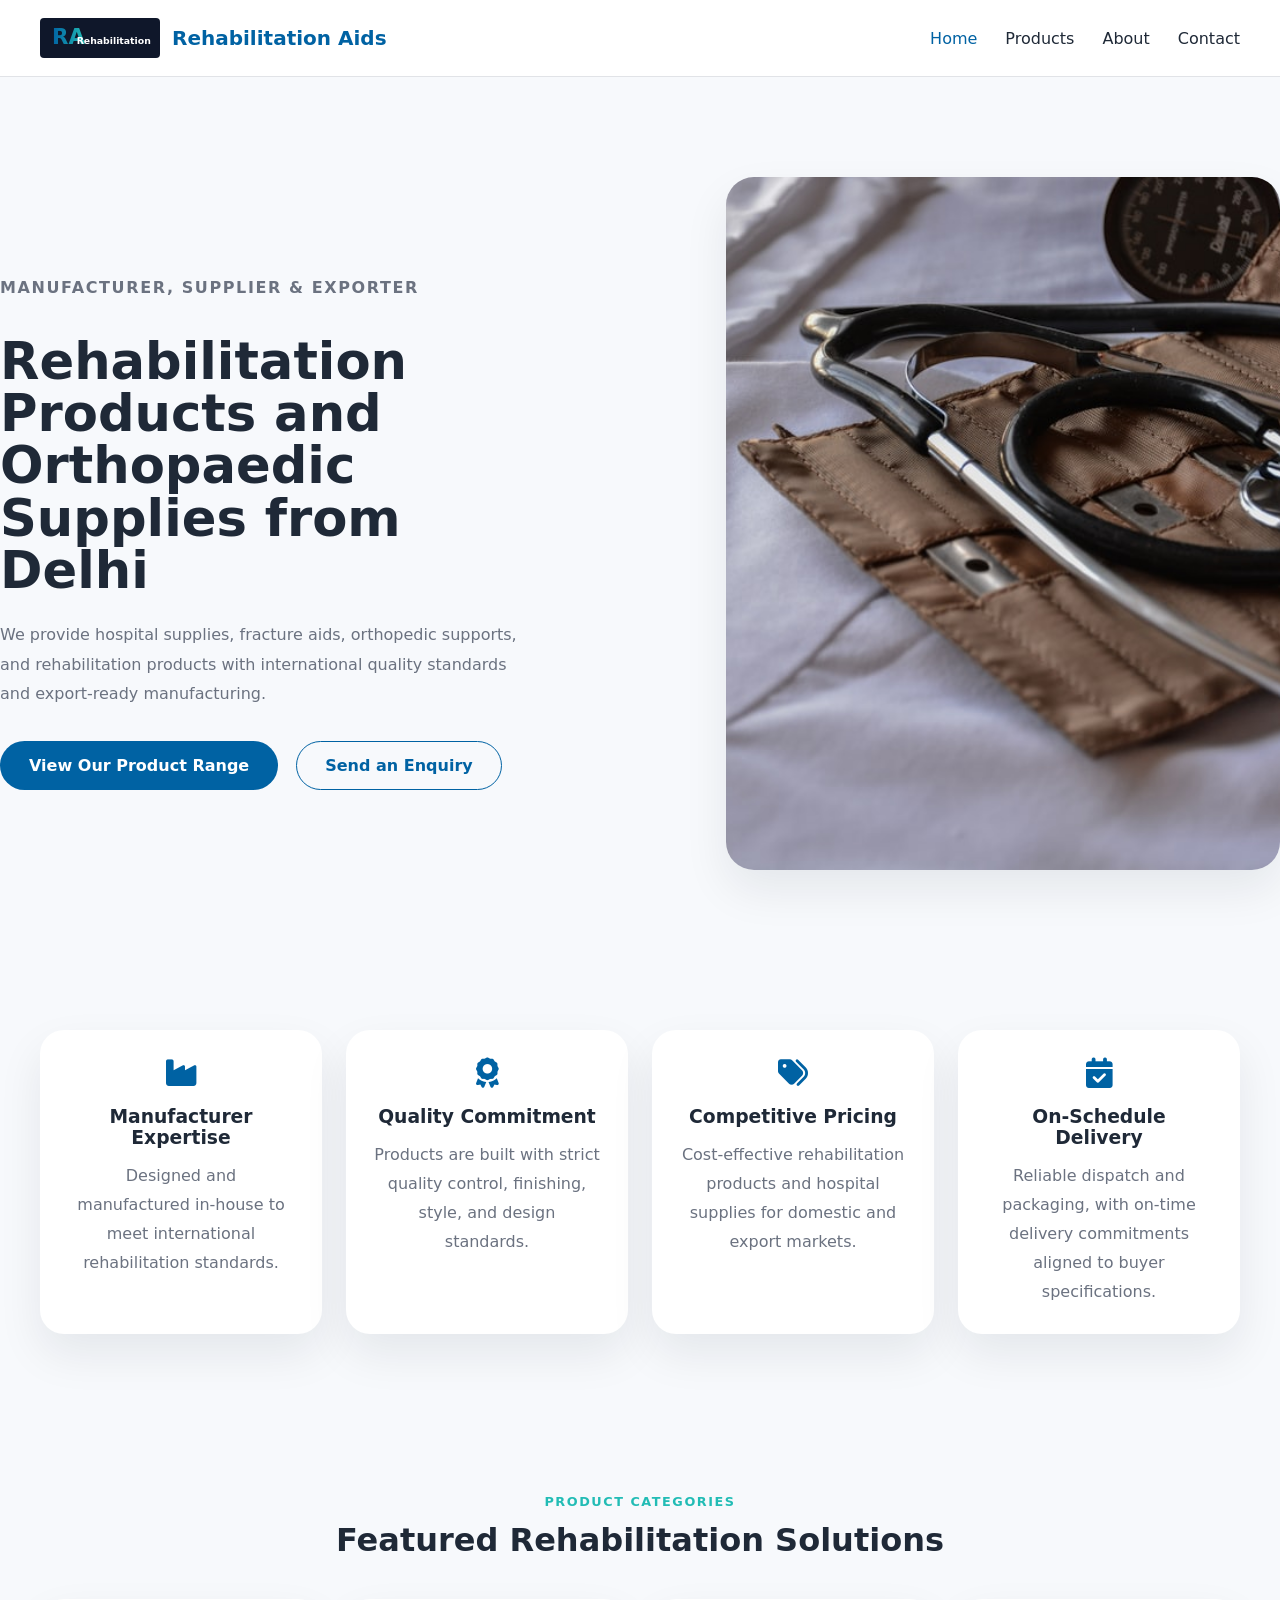
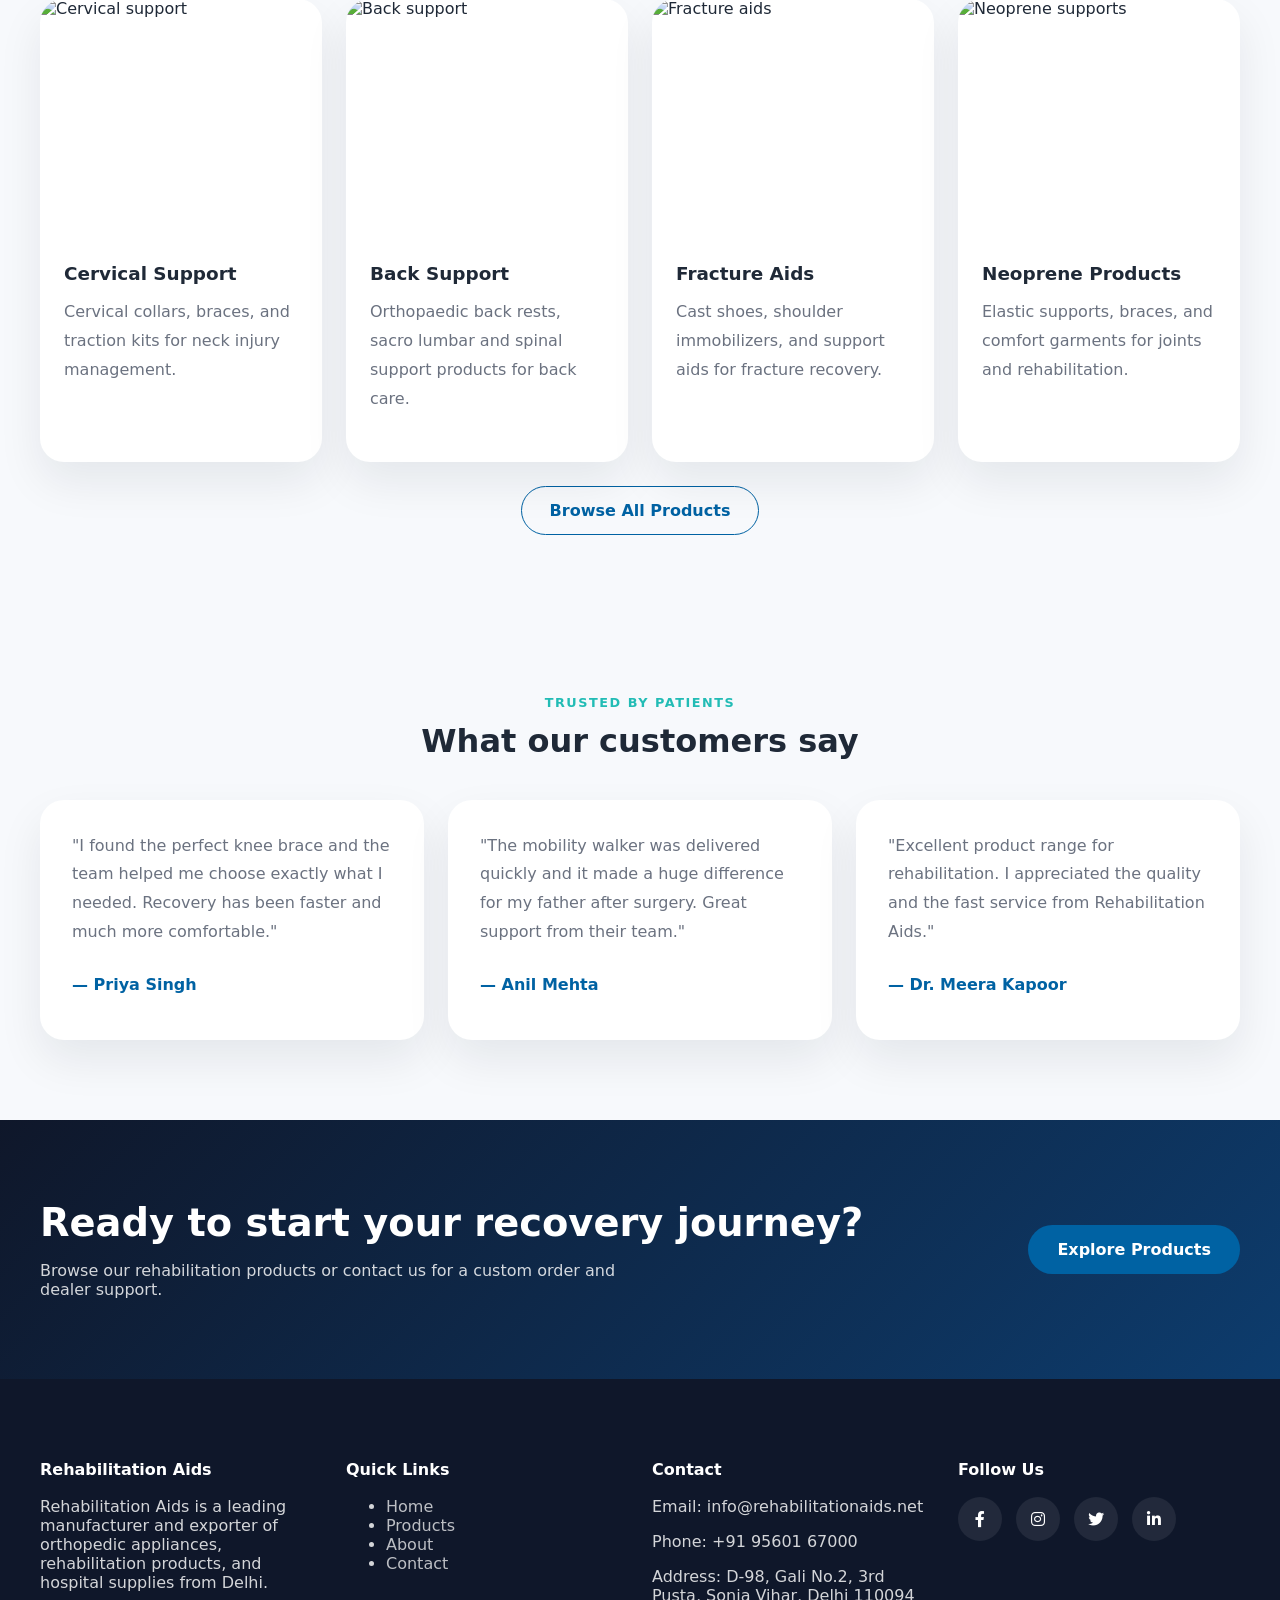
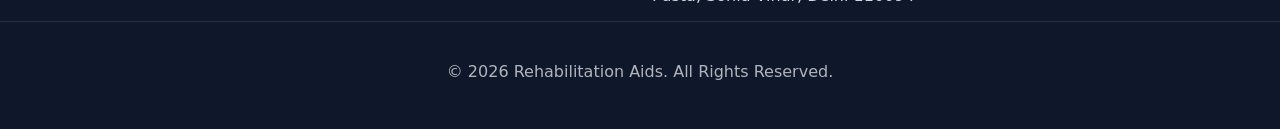
==== commit 17a9c7aa: "Update site content, styles, and add logo asset" ====
--- a/index.html
+++ b/index.html
@@ -3,7 +3,9 @@
 <head>
     <meta charset="UTF-8">
     <meta name="viewport" content="width=device-width, initial-scale=1.0">
-    <title>Modern Medical Aids | Rehabilitation Products Manufacturer</title>
+    <title>Rehabilitation Aids | Rehabilitation Products Manufacturer</title>
+    <meta name="description" content="Rehabilitation Aids — manufacturer and exporter of orthopedic appliances, rehabilitation products, and hospital supplies from Delhi.">
+    <link rel="icon" href="assets/images/logo.svg" type="image/svg+xml">
     <link rel="stylesheet" href="styles.css">
     <link rel="stylesheet" href="https://cdnjs.cloudflare.com/ajax/libs/font-awesome/6.0.0/css/all.min.css">
 </head>
@@ -11,8 +13,8 @@
     <nav class="navbar">
         <div class="container nav-container">
             <a href="index.html" class="logo">
-                <i class="fas fa-heart-pulse"></i>
-                Modern Medical Aids
+                <img src="assets/images/logo.svg" alt="Rehabilitation Aids logo" class="site-logo">
+                Rehabilitation Aids
             </a>
             <ul class="nav-menu">
                 <li><a href="index.html" class="active">Home</a></li>
@@ -128,7 +130,7 @@
                     <h4>— Anil Mehta</h4>
                 </article>
                 <article class="testimonial-card">
-                    <p>"Excellent product range for rehabilitation. I appreciated the quality and the fast service from Modern Medical Aids."</p>
+                    <p>"Excellent product range for rehabilitation. I appreciated the quality and the fast service from Rehabilitation Aids."</p>
                     <h4>— Dr. Meera Kapoor</h4>
                 </article>
             </div>
@@ -148,8 +150,8 @@
     <footer class="footer">
         <div class="container footer-grid">
             <div>
-                <h4>Modern Medical Aids</h4>
-                <p>Modern Medical Aids is a leading manufacturer and exporter of orthopedic appliances, rehabilitation products, and hospital supplies from Delhi.</p>
+                <h4>Rehabilitation Aids</h4>
+                <p>Rehabilitation Aids is a leading manufacturer and exporter of orthopedic appliances, rehabilitation products, and hospital supplies from Delhi.</p>
             </div>
             <div>
                 <h4>Quick Links</h4>
@@ -177,7 +179,7 @@
             </div>
         </div>
         <div class="footer-bottom">
-            <p>© 2026 Modern Medical Aids. All Rights Reserved.</p>
+            <p>© 2026 Rehabilitation Aids. All Rights Reserved.</p>
         </div>
     </footer>
 
--- a/styles.css
+++ b/styles.css
@@ -1,1148 +1,832 @@
-/* ============================================
-   GLOBAL STYLES
-   ============================================ */
-
-* {
+:root {
+    --primary: #0062a3;
+    --primary-dark: #00427d;
+    --secondary: #22bcb5;
+    --light: #f7f9fc;
+    --surface: #ffffff;
+    --text: #1f2937;
+    --muted: #6b7280;
+    --border: #d1d5db;
+    --shadow: 0 20px 45px rgba(15, 23, 42, 0.08);
+}
+
+*, *::before, *::after {
+    box-sizing: border-box;
+}
+
+html {
+    scroll-behavior: smooth;
+}
+
+body {
+    margin: 0;
+    font-family: Inter, system-ui, -apple-system, BlinkMacSystemFont, 'Segoe UI', sans-serif;
+    background: var(--light);
+    color: var(--text);
+}
+
+a {
+    color: inherit;
+    text-decoration: none;
+}
+
+img {
+    max-width: 100%;
+    display: block;
+}
+
+button {
+    font: inherit;
+}
+
+.container {
+    width: min(1200px, calc(100% - 32px));
+    margin: 0 auto;
+}
+
+.navbar {
+    position: sticky;
+    top: 0;
+    background: rgba(255, 255, 255, 0.96);
+    backdrop-filter: blur(14px);
+    border-bottom: 1px solid rgba(209, 213, 219, 0.65);
+    z-index: 20;
+}
+
+.nav-container {
+    display: flex;
+    align-items: center;
+    justify-content: space-between;
+    gap: 20px;
+    padding: 18px 0;
+}
+
+.logo {
+    display: inline-flex;
+    align-items: center;
+    gap: 12px;
+    font-size: 1.25rem;
+    font-weight: 700;
+    color: var(--primary);
+}
+
+.logo i {
+    font-size: 1.4rem;
+}
+
+.nav-menu {
+    display: flex;
+    align-items: center;
+    gap: 28px;
+    list-style: none;
     margin: 0;
     padding: 0;
-    box-sizing: border-box;
-}
-
-:root {
-    --primary-color: #0066cc;
-    --primary-dark: #0052a3;
-    --secondary-color: #00b4d8;
-    --success-color: #06d6a0;
-    --danger-color: #ef476f;
-    --warning-color: #ffa500;
-    --light-bg: #f8f9fa;
-    --dark-bg: #1a1a1a;
-    --text-dark: #2c3e50;
-    --text-light: #7f8c8d;
-    --border-color: #e0e0e0;
-    --shadow: 0 2px 10px rgba(0, 0, 0, 0.1);
-    --shadow-lg: 0 10px 30px rgba(0, 0, 0, 0.15);
-}
-
-html {
-    scroll-behavior: smooth;
-}
-
-body {
-    font-family: 'Segoe UI', Tahoma, Geneva, Verdana, sans-serif;
-    line-height: 1.6;
-    color: var(--text-dark);
-    background-color: #fff;
-}
-
-/* Container */
-.container {
-    max-width: 1200px;
-    margin: 0 auto;
-    padding: 0 20px;
-}
-
-/* ============================================
-   NAVIGATION BAR
-   ============================================ */
-
-.navbar {
-    background: white;
-    box-shadow: var(--shadow);
-    position: sticky;
-    top: 0;
-    z-index: 1000;
-}
-
-.nav-wrapper {
-    display: flex;
-    justify-content: space-between;
-    align-items: center;
-    padding: 15px 0;
-}
-
-.logo {
-    display: flex;
-    align-items: center;
-    gap: 10px;
-    font-size: 24px;
-    font-weight: bold;
-    color: var(--primary-color);
-    text-decoration: none;
-}
-
-.logo i {
-    font-size: 28px;
-}
-
-.nav-menu {
-    display: flex;
-    list-style: none;
-    gap: 30px;
 }
 
 .nav-menu a {
-    text-decoration: none;
-    color: var(--text-dark);
+    color: var(--text);
     font-weight: 500;
-    transition: color 0.3s ease;
-    position: relative;
+    transition: color 0.25s ease;
 }
 
 .nav-menu a:hover,
 .nav-menu a.active {
-    color: var(--primary-color);
-}
-
-.nav-menu a.active::after {
-    content: '';
-    position: absolute;
-    bottom: -5px;
-    left: 0;
-    width: 100%;
-    height: 3px;
-    background-color: var(--primary-color);
-    border-radius: 2px;
+    color: var(--primary);
 }
 
 .hamburger {
     display: none;
     flex-direction: column;
+    justify-content: space-between;
+    width: 28px;
+    height: 21px;
     cursor: pointer;
 }
 
 .hamburger span {
-    width: 25px;
+    display: block;
     height: 3px;
-    background-color: var(--text-dark);
-    margin: 5px 0;
-    transition: 0.3s;
-    border-radius: 2px;
-}
-
-/* ============================================
-   HERO SECTION
-   ============================================ */
+    width: 100%;
+    background: var(--text);
+    border-radius: 999px;
+}
 
 .hero {
     display: grid;
-    grid-template-columns: 1fr 1fr;
-    align-items: center;
-    gap: 50px;
-    padding: 100px 0;
-    background: linear-gradient(135deg, #667eea 0%, #764ba2 100%);
-    color: white;
-}
-
-.hero-content h1 {
-    font-size: 48px;
-    margin-bottom: 20px;
-    font-weight: bold;
-}
-
-.hero-content p {
-    font-size: 18px;
-    margin-bottom: 30px;
-    opacity: 0.9;
-}
-
-.cta-button {
-    display: inline-block;
-    background-color: var(--secondary-color);
-    color: white;
-    padding: 12px 30px;
-    border-radius: 5px;
-    text-decoration: none;
-    font-weight: 600;
-    transition: all 0.3s ease;
-    border: none;
-    cursor: pointer;
-}
-
-.cta-button:hover {
-    background-color: #0099b3;
-    transform: translateY(-3px);
-    box-shadow: 0 5px 15px rgba(0, 180, 216, 0.4);
-}
-
-.hero-background {
-    display: flex;
-    justify-content: center;
-    align-items: center;
-    font-size: 200px;
-    opacity: 0.3;
-    animation: float 3s ease-in-out infinite;
-}
-
-@keyframes float {
-    0%, 100% {
-        transform: translateY(0px);
-    }
-    50% {
-        transform: translateY(-20px);
-    }
-}
-
-/* ============================================
-   BUTTONS
-   ============================================ */
+    grid-template-columns: 1.1fr 0.9fr;
+    gap: 48px;
+    align-items: center;
+    min-height: 680px;
+    padding: 100px 0 80px;
+}
+
+.hero-copy {
+    max-width: 560px;
+}
+
+.eyebrow {
+    display: inline-flex;
+    align-items: center;
+    gap: 8px;
+    margin-bottom: 24px;
+    color: var(--secondary);
+    font-weight: 700;
+    text-transform: uppercase;
+    letter-spacing: 0.1em;
+    font-size: 0.82rem;
+}
+
+.hero-copy h1 {
+    font-size: clamp(2.8rem, 4vw, 4.5rem);
+    line-height: 1.02;
+    margin: 0 0 24px;
+}
+
+.hero-copy p {
+    max-width: 520px;
+    color: var(--muted);
+    font-size: 1rem;
+    line-height: 1.85;
+    margin-bottom: 32px;
+}
+
+.hero-actions {
+    display: flex;
+    gap: 18px;
+    flex-wrap: wrap;
+}
 
 .primary-button,
 .secondary-button {
-    display: inline-block;
-    padding: 12px 30px;
-    border-radius: 5px;
-    text-decoration: none;
+    display: inline-flex;
+    align-items: center;
+    justify-content: center;
+    padding: 14px 28px;
+    border-radius: 999px;
+    border: 1px solid transparent;
+    transition: transform 0.2s ease, box-shadow 0.2s ease, background-color 0.2s ease;
     font-weight: 600;
-    transition: all 0.3s ease;
-    border: none;
-    cursor: pointer;
-    font-size: 16px;
 }
 
 .primary-button {
-    background-color: var(--primary-color);
+    background: var(--primary);
     color: white;
 }
 
 .primary-button:hover {
-    background-color: var(--primary-dark);
     transform: translateY(-2px);
-    box-shadow: var(--shadow-lg);
+    box-shadow: 0 20px 50px rgba(0, 98, 163, 0.2);
 }
 
 .secondary-button {
-    background-color: transparent;
-    color: var(--primary-color);
-    border: 2px solid var(--primary-color);
+    background: transparent;
+    color: var(--primary);
+    border-color: var(--primary);
 }
 
 .secondary-button:hover {
-    background-color: var(--primary-color);
-    color: white;
-}
-
-/* ============================================
-   FEATURES SECTION
-   ============================================ */
-
-.features {
-    padding: 80px 0;
-    background-color: var(--light-bg);
-}
-
-.features h2 {
-    text-align: center;
-    font-size: 36px;
-    margin-bottom: 50px;
-    color: var(--text-dark);
-}
-
-.features-grid {
-    display: grid;
-    grid-template-columns: repeat(auto-fit, minmax(250px, 1fr));
-    gap: 30px;
-}
-
-.feature-card {
-    background: white;
-    padding: 40px 30px;
-    border-radius: 10px;
-    text-align: center;
-    box-shadow: var(--shadow);
-    transition: all 0.3s ease;
-}
-
-.feature-card:hover {
-    transform: translateY(-10px);
-    box-shadow: var(--shadow-lg);
-}
-
-.feature-card .icon {
-    font-size: 48px;
-    color: var(--primary-color);
-    margin-bottom: 20px;
-}
-
-.feature-card h3 {
-    font-size: 20px;
-    margin-bottom: 15px;
-    color: var(--text-dark);
-}
-
-.feature-card p {
-    color: var(--text-light);
-    line-height: 1.8;
-}
-
-/* ============================================
-   PRODUCTS PREVIEW SECTION
-   ============================================ */
-
-.products-preview {
-    padding: 80px 0;
-}
-
-.products-preview h2 {
-    text-align: center;
-    font-size: 36px;
-    margin-bottom: 50px;
-    color: var(--text-dark);
-}
-
-.products-grid {
-    display: grid;
-    grid-template-columns: repeat(auto-fit, minmax(280px, 1fr));
-    gap: 25px;
-    margin-bottom: 40px;
-}
-
-.product-card {
-    background: white;
-    padding: 40px 30px;
-    border-radius: 10px;
-    text-align: center;
-    box-shadow: var(--shadow);
-    transition: all 0.3s ease;
-    border-top: 4px solid var(--primary-color);
-}
-
-.product-card:hover {
-    transform: translateY(-8px);
-    box-shadow: var(--shadow-lg);
-    border-top-color: var(--secondary-color);
-}
-
-.product-icon {
-    font-size: 56px;
-    color: var(--secondary-color);
-    margin-bottom: 20px;
-}
-
-.product-card h3 {
-    font-size: 20px;
-    margin-bottom: 15px;
-    color: var(--text-dark);
-}
-
-.product-card p {
-    color: var(--text-light);
-    line-height: 1.8;
-}
-
-.view-all {
-    text-align: center;
-    margin-top: 40px;
-}
-
-/* ============================================
-   TESTIMONIALS SECTION
-   ============================================ */
-
-.testimonials {
-    padding: 80px 0;
-    background-color: var(--light-bg);
-}
-
-.testimonials h2 {
-    text-align: center;
-    font-size: 36px;
-    margin-bottom: 50px;
-    color: var(--text-dark);
-}
-
-.testimonials-grid {
-    display: grid;
-    grid-template-columns: repeat(auto-fit, minmax(300px, 1fr));
-    gap: 30px;
-}
-
-.testimonial-card {
-    background: white;
-    padding: 30px;
-    border-radius: 10px;
-    box-shadow: var(--shadow);
-    transition: all 0.3s ease;
-}
-
-.testimonial-card:hover {
-    box-shadow: var(--shadow-lg);
-    transform: translateY(-5px);
-}
-
-.stars {
-    color: var(--warning-color);
-    margin-bottom: 15px;
-    font-size: 18px;
-}
-
-.stars i {
-    margin-right: 5px;
-}
-
-.testimonial-card p {
-    color: var(--text-dark);
-    margin-bottom: 15px;
-    font-style: italic;
-    line-height: 1.8;
-}
-
-.testimonial-card h4 {
-    color: var(--primary-color);
-    font-size: 16px;
-}
-
-/* ============================================
-   CTA SECTION
-   ============================================ */
-
-.cta {
-    padding: 80px 0;
-    background: linear-gradient(135deg, #667eea 0%, #764ba2 100%);
-    color: white;
-    text-align: center;
-}
-
-.cta h2 {
-    font-size: 40px;
-    margin-bottom: 20px;
-}
-
-.cta p {
-    font-size: 18px;
-    margin-bottom: 30px;
-    opacity: 0.9;
-}
-
-/* ============================================
-   PAGE HEADER
-   ============================================ */
-
-.page-header {
-    background: linear-gradient(135deg, #667eea 0%, #764ba2 100%);
-    color: white;
-    padding: 60px 0;
-    text-align: center;
-}
-
-.page-header h1 {
-    font-size: 42px;
-    margin-bottom: 10px;
-}
-
-.page-header p {
-    font-size: 18px;
-    opacity: 0.9;
-}
-
-/* ============================================
-   PRODUCTS PAGE
-   ============================================ */
-
-.filters-section {
-    padding: 40px 0;
-    background-color: var(--light-bg);
-}
-
-.filter-group {
-    display: inline-block;
-    margin-right: 30px;
-}
-
-.filter-group label {
-    font-weight: 600;
-    margin-right: 10px;
-    color: var(--text-dark);
-}
-
-.filter-group select {
-    padding: 8px 15px;
-    border: 1px solid var(--border-color);
-    border-radius: 5px;
-    background-color: white;
-    cursor: pointer;
-    font-size: 14px;
-}
-
-.products-section {
-    padding: 60px 0;
-}
-
-.products-list {
-    display: grid;
-    grid-template-columns: repeat(auto-fill, minmax(280px, 1fr));
-    gap: 25px;
-}
-
-.product-item {
-    background: white;
-    border-radius: 10px;
+    background: rgba(0, 98, 163, 0.08);
+}
+
+.hero-image {
+    border-radius: 28px;
     overflow: hidden;
     box-shadow: var(--shadow);
-    transition: all 0.3s ease;
-}
-
-.product-item:hover {
-    box-shadow: var(--shadow-lg);
-    transform: translateY(-5px);
-}
-
-.product-image {
+}
+
+.hero-image img {
     width: 100%;
-    height: 200px;
-    background: linear-gradient(135deg, #667eea 0%, #764ba2 100%);
-    display: flex;
+    height: 100%;
+    object-fit: cover;
+    aspect-ratio: 4 / 5;
+}
+
+.overview,
+.product-preview,
+.testimonial-section,
+.cta-section,
+.about-section,
+.mission-values,
+.team-section,
+.achievements,
+.contact-section,
+.faq-section {
+    padding: 80px 0;
+}
+
+.overview-grid,
+.products-grid,
+.testimonial-grid,
+.values-grid,
+.team-grid,
+.achievement-grid,
+.contact-grid,
+.faq-grid {
+    display: grid;
+    gap: 24px;
+}
+
+.overview-grid {
+    grid-template-columns: repeat(4, minmax(0, 1fr));
+}
+
+.overview-card,
+.product-card,
+.testimonial-card,
+.mission-card,
+.team-member,
+.achievement-card,
+.info-card,
+.faq-item,
+.contact-map {
+    background: white;
+    border-radius: 24px;
+    box-shadow: var(--shadow);
+    padding: 28px;
+}
+
+.overview-card {
+    text-align: center;
+}
+
+.overview-card i,
+.mission-card i,
+.info-card i {
+    color: var(--primary);
+    font-size: 1.9rem;
+    margin-bottom: 18px;
+}
+
+.overview-card h3,
+.product-details h3,
+.testimonial-card h4,
+.mission-card h3,
+.team-member h3,
+.achievement-card h3,
+.info-card h3,
+.faq-item h3 {
+    margin: 0 0 14px;
+    color: var(--text);
+}
+
+.overview-card p,
+.product-details p,
+.testimonial-card p,
+.mission-card p,
+.team-member p,
+.achievement-card p,
+.info-card p,
+.faq-item p {
+    color: var(--muted);
+    line-height: 1.8;
+    margin: 0;
+}
+
+.product-preview .section-header,
+.testimonial-section .section-header,
+.mission-values .section-header,
+.achievements .section-header,
+.faq-section .section-header {
+    display: grid;
+    gap: 12px;
+    margin-bottom: 40px;
+    text-align: center;
+}
+
+.product-preview .section-header span,
+.testimonial-section .section-header span,
+.mission-values .section-header span,
+.achievements .section-header span,
+.faq-section .section-header span {
+    color: var(--secondary);
+    font-weight: 700;
+    text-transform: uppercase;
+    letter-spacing: 0.12em;
+    font-size: 0.8rem;
+}
+
+.product-preview .section-header h2,
+.testimonial-section .section-header h2,
+.mission-values .section-header h2,
+.achievements .section-header h2,
+.faq-section .section-header h2 {
+    font-size: clamp(2rem, 2.5vw, 3rem);
+    margin: 0;
+}
+
+.products-grid {
+    grid-template-columns: repeat(4, minmax(0, 1fr));
+}
+
+.product-card {
+    padding: 0;
+    overflow: hidden;
+}
+
+.product-card img {
+    width: 100%;
+    height: 240px;
+    object-fit: cover;
+}
+
+.product-details {
+    padding: 24px;
+}
+
+.product-details h3 {
+    margin-bottom: 14px;
+    font-size: 1.15rem;
+}
+
+.product-details p {
+    margin-bottom: 24px;
+}
+
+.preview-action {
+    margin-top: 24px;
+    text-align: center;
+}
+
+.testimonial-grid {
+    grid-template-columns: repeat(3, minmax(0, 1fr));
+}
+
+.testimonial-card {
+    padding: 32px;
+}
+
+.testimonial-card h4 {
+    margin-top: 28px;
+    font-size: 1rem;
+    color: var(--primary);
+}
+
+.cta-section {
+    background: linear-gradient(135deg, #0f172a, #0d3c6d);
+    color: white;
+}
+
+.cta-content {
+    display: flex;
+    align-items: center;
+    justify-content: space-between;
+    gap: 24px;
+}
+
+.cta-content h2 {
+    font-size: clamp(2rem, 3vw, 3.25rem);
+    margin: 0 0 16px;
+}
+
+.cta-content p {
+    max-width: 600px;
+    margin: 0;
+    color: rgba(255, 255, 255, 0.82);
+}
+
+.page-header {
+    background: linear-gradient(135deg, #e2e8f0, #f8fafc);
+    padding: 80px 0;
+    text-align: center;
+}
+
+.page-header h1 {
+    margin-bottom: 16px;
+    font-size: clamp(2.2rem, 3vw, 3.5rem);
+}
+
+.page-header p {
+    color: var(--muted);
+    max-width: 760px;
+    margin: 0 auto;
+    line-height: 1.85;
+}
+
+.filter-grid {
+    display: flex;
+    gap: 24px;
+    flex-wrap: wrap;
     justify-content: center;
-    align-items: center;
-    font-size: 80px;
-    color: rgba(255, 255, 255, 0.2);
+    align-items: flex-end;
+}
+
+.filter-group {
+    min-width: 220px;
+    display: grid;
+    gap: 10px;
+}
+
+.filter-group label {
+    font-weight: 700;
+    color: var(--text);
+}
+
+.filter-group select {
+    width: 100%;
+    padding: 14px 16px;
+    border-radius: 14px;
+    border: 1px solid var(--border);
+    background: white;
+    color: var(--text);
+}
+
+.products-section {
+    padding-top: 40px;
+}
+
+.products-list {
+    display: grid;
+    grid-template-columns: repeat(3, minmax(0, 1fr));
+    gap: 24px;
+}
+
+.product-item {
+    border-radius: 24px;
+    overflow: hidden;
+    background: white;
+    box-shadow: var(--shadow);
+    display: flex;
+    flex-direction: column;
+}
+
+.product-image img {
+    width: 100%;
+    height: 260px;
+    object-fit: cover;
 }
 
 .product-info {
-    padding: 20px;
-}
-
-.product-info h3 {
-    color: var(--text-dark);
+    padding: 24px;
+    display: flex;
+    flex-direction: column;
+    gap: 16px;
+}
+
+.product-description {
+    color: var(--muted);
+    line-height: 1.8;
+}
+
+.product-rating {
+    display: inline-flex;
+    align-items: center;
+    gap: 8px;
+    color: var(--secondary);
+}
+
+.product-rating i {
+    color: var(--secondary);
+}
+
+.product-footer {
+    display: flex;
+    justify-content: space-between;
+    align-items: center;
+    margin-top: auto;
+    gap: 12px;
+}
+
+.price {
+    font-size: 1.3rem;
+    font-weight: 700;
+    color: var(--primary);
+}
+
+.add-to-cart-btn {
+    background: var(--primary);
+    color: white;
+    border: none;
+    border-radius: 999px;
+    padding: 12px 18px;
+    font-weight: 700;
+    cursor: pointer;
+}
+
+.add-to-cart-btn:hover {
+    background: var(--primary-dark);
+}
+
+.empty-state {
+    grid-column: 1 / -1;
+    text-align: center;
+    color: var(--muted);
+    padding: 48px 0;
+}
+
+.about-grid {
+    display: grid;
+    grid-template-columns: 1.1fr 0.9fr;
+    gap: 48px;
+    align-items: center;
+}
+
+.about-copy h2 {
+    font-size: clamp(2.5rem, 3vw, 3.5rem);
+    margin-bottom: 24px;
+}
+
+.about-copy p {
+    margin-bottom: 20px;
+    line-height: 1.85;
+    color: var(--muted);
+}
+
+.about-image-card {
+    overflow: hidden;
+    border-radius: 28px;
+    box-shadow: var(--shadow);
+}
+
+.about-image-card img {
+    width: 100%;
+    height: 100%;
+    object-fit: cover;
+    min-height: 480px;
+}
+
+.values-grid,
+.team-grid,
+.achievement-grid {
+    grid-template-columns: repeat(3, minmax(0, 1fr));
+}
+
+.mission-card,
+.team-member,
+.achievement-card {
+    text-align: center;
+}
+
+.team-member img {
+    width: 170px;
+    height: 170px;
+    object-fit: cover;
+    border-radius: 50%;
+    margin: 0 auto 20px;
+}
+
+.team-member .role {
+    color: var(--primary);
+    font-weight: 700;
     margin-bottom: 10px;
-    font-size: 18px;
-}
-
-.product-description {
-    color: var(--text-light);
-    font-size: 14px;
-    margin-bottom: 15px;
-    line-height: 1.6;
-}
-
-.product-rating {
-    color: var(--warning-color);
-    font-size: 14px;
-    margin-bottom: 15px;
-}
-
-.product-rating i {
-    margin-right: 3px;
-}
-
-.product-footer {
-    display: flex;
-    justify-content: space-between;
-    align-items: center;
-}
-
-.price {
-    font-size: 22px;
-    font-weight: bold;
-    color: var(--primary-color);
-}
-
-.add-to-cart-btn {
-    background-color: var(--primary-color);
+}
+
+.achievement-card h3 {
+    font-size: 3rem;
+    margin-bottom: 16px;
+    color: var(--primary);
+}
+
+.achievement-card p {
+    font-size: 1rem;
+}
+
+.contact-grid {
+    grid-template-columns: 1fr 1fr;
+    gap: 48px;
+}
+
+.contact-info-panel {
+    display: grid;
+    gap: 20px;
+}
+
+.info-card {
+    display: grid;
+    grid-template-columns: auto 1fr;
+    gap: 16px;
+    align-items: center;
+}
+
+.info-card i {
+    width: 56px;
+    height: 56px;
+    display: grid;
+    place-items: center;
+    background: var(--secondary);
     color: white;
-    padding: 8px 15px;
-    border: none;
-    border-radius: 5px;
-    cursor: pointer;
+    border-radius: 18px;
+}
+
+.contact-map img {
+    width: 100%;
+    height: 340px;
+    object-fit: cover;
+}
+
+.contact-form-panel {
+    background: white;
+    border-radius: 28px;
+    box-shadow: var(--shadow);
+    padding: 32px;
+}
+
+.contact-form-panel h2 {
+    margin-top: 0;
+    margin-bottom: 24px;
+}
+
+.form-group {
+    display: grid;
+    gap: 8px;
+    margin-bottom: 18px;
+}
+
+.form-group label {
     font-weight: 600;
-    transition: all 0.3s ease;
-}
-
-.add-to-cart-btn:hover {
-    background-color: var(--primary-dark);
-    transform: scale(1.05);
-}
-
-/* ============================================
-   ABOUT PAGE
-   ============================================ */
-
-.about-section {
-    padding: 80px 0;
-}
-
-.about-content {
-    display: grid;
-    grid-template-columns: 1fr 1fr;
-    gap: 50px;
-    align-items: center;
-}
-
-.about-text h2 {
-    font-size: 36px;
-    margin-bottom: 20px;
-    color: var(--text-dark);
-}
-
-.about-text p {
-    color: var(--text-light);
-    margin-bottom: 20px;
-    line-height: 1.9;
-}
-
-.about-image {
-    display: flex;
-    justify-content: center;
-    align-items: center;
-}
-
-.image-placeholder {
-    width: 300px;
-    height: 300px;
-    background: linear-gradient(135deg, #667eea 0%, #764ba2 100%);
-    border-radius: 10px;
-    display: flex;
-    justify-content: center;
-    align-items: center;
-    font-size: 120px;
-    color: rgba(255, 255, 255, 0.2);
-}
-
-.mission-values {
-    display: grid;
-    grid-template-columns: repeat(auto-fit, minmax(300px, 1fr));
-    gap: 30px;
-    padding: 60px 0;
-    background-color: var(--light-bg);
-}
-
-.mission-card {
-    background: white;
-    padding: 40px;
-    border-radius: 10px;
-    text-align: center;
-    box-shadow: var(--shadow);
-    transition: all 0.3s ease;
-}
-
-.mission-card:hover {
-    transform: translateY(-10px);
-    box-shadow: var(--shadow-lg);
-}
-
-.mission-card .icon {
-    font-size: 56px;
-    color: var(--secondary-color);
-    margin-bottom: 20px;
-}
-
-.mission-card h3 {
-    font-size: 22px;
-    margin-bottom: 15px;
-    color: var(--text-dark);
-}
-
-.mission-card p {
-    color: var(--text-light);
-    line-height: 1.8;
-}
-
-.team-section {
-    padding: 80px 0;
-}
-
-.team-section h2 {
-    text-align: center;
-    font-size: 36px;
-    margin-bottom: 50px;
-    color: var(--text-dark);
-}
-
-.team-grid {
-    display: grid;
-    grid-template-columns: repeat(auto-fit, minmax(250px, 1fr));
-    gap: 30px;
-}
-
-.team-member {
-    background: white;
-    padding: 30px;
-    border-radius: 10px;
-    text-align: center;
-    box-shadow: var(--shadow);
-    transition: all 0.3s ease;
-}
-
-.team-member:hover {
-    transform: translateY(-5px);
-    box-shadow: var(--shadow-lg);
-}
-
-.member-avatar {
-    width: 100px;
-    height: 100px;
-    background: linear-gradient(135deg, #667eea 0%, #764ba2 100%);
-    border-radius: 50%;
-    display: flex;
-    justify-content: center;
-    align-items: center;
-    font-size: 50px;
-    color: white;
-    margin: 0 auto 20px;
-}
-
-.team-member h3 {
-    font-size: 20px;
-    color: var(--text-dark);
-    margin-bottom: 5px;
-}
-
-.team-member .role {
-    color: var(--primary-color);
-    font-weight: 600;
-    margin-bottom: 10px;
-}
-
-.team-member p {
-    color: var(--text-light);
-    line-height: 1.6;
-}
-
-.achievements {
-    padding: 80px 0;
-    background-color: var(--light-bg);
-}
-
-.achievements h2 {
-    text-align: center;
-    font-size: 36px;
-    margin-bottom: 50px;
-    color: var(--text-dark);
-}
-
-.achievements-grid {
-    display: grid;
-    grid-template-columns: repeat(auto-fit, minmax(250px, 1fr));
-    gap: 30px;
-}
-
-.achievement-card {
-    background: white;
-    padding: 40px;
-    border-radius: 10px;
-    text-align: center;
-    box-shadow: var(--shadow);
-}
-
-.achievement-card h3 {
-    font-size: 42px;
-    color: var(--primary-color);
-    margin-bottom: 10px;
-    font-weight: bold;
-}
-
-.achievement-card p {
-    font-size: 18px;
-    color: var(--text-light);
-}
-
-.certifications {
-    padding: 60px 0;
-}
-
-.certifications h2 {
-    text-align: center;
-    font-size: 36px;
-    margin-bottom: 50px;
-    color: var(--text-dark);
-}
-
-.certifications-list {
-    display: grid;
-    grid-template-columns: repeat(auto-fit, minmax(200px, 1fr));
-    gap: 30px;
-    text-align: center;
-}
-
-.cert-item {
-    padding: 30px;
-    background: var(--light-bg);
-    border-radius: 10px;
-    transition: all 0.3s ease;
-}
-
-.cert-item:hover {
-    background: var(--primary-color);
-    color: white;
-    transform: scale(1.05);
-}
-
-.cert-item i {
-    font-size: 48px;
-    margin-bottom: 15px;
-}
-
-.cert-item p {
-    font-size: 16px;
-    font-weight: 600;
-}
-
-/* ============================================
-   CONTACT PAGE
-   ============================================ */
-
-.contact-section {
-    padding: 80px 0;
-}
-
-.contact-wrapper {
-    display: grid;
-    grid-template-columns: 1fr 1fr;
-    gap: 50px;
-}
-
-.contact-info h2 {
-    font-size: 28px;
-    margin-bottom: 30px;
-    color: var(--text-dark);
-}
-
-.info-item {
-    display: flex;
-    gap: 20px;
-    margin-bottom: 30px;
-}
-
-.info-icon {
-    width: 60px;
-    height: 60px;
-    background: linear-gradient(135deg, #667eea 0%, #764ba2 100%);
-    border-radius: 10px;
-    display: flex;
-    justify-content: center;
-    align-items: center;
-    font-size: 28px;
-    color: white;
-    flex-shrink: 0;
-}
-
-.info-content h3 {
-    font-size: 18px;
-    color: var(--text-dark);
-    margin-bottom: 10px;
-}
-
-.info-content p {
-    color: var(--text-light);
-    line-height: 1.8;
-}
-
-.contact-form-wrapper h2 {
-    font-size: 28px;
-    margin-bottom: 30px;
-    color: var(--text-dark);
-}
-
-.form-group {
-    margin-bottom: 20px;
-}
-
-.form-group label {
-    display: block;
-    margin-bottom: 8px;
-    font-weight: 600;
-    color: var(--text-dark);
 }
 
 .form-group input,
 .form-group select,
 .form-group textarea {
     width: 100%;
-    padding: 12px;
-    border: 1px solid var(--border-color);
-    border-radius: 5px;
-    font-family: inherit;
-    font-size: 14px;
-    transition: border-color 0.3s ease;
+    padding: 14px 16px;
+    border: 1px solid var(--border);
+    border-radius: 16px;
+    font-size: 1rem;
+    color: var(--text);
 }
 
 .form-group input:focus,
 .form-group select:focus,
 .form-group textarea:focus {
     outline: none;
-    border-color: var(--primary-color);
-    box-shadow: 0 0 0 3px rgba(0, 102, 204, 0.1);
-}
-
-.form-group.checkbox {
-    display: flex;
-    align-items: center;
-}
-
-.form-group.checkbox input {
-    width: auto;
-    margin-right: 10px;
-}
-
-.form-group.checkbox label {
-    margin-bottom: 0;
-}
-
-.faq-section {
-    padding: 80px 0;
-    background-color: var(--light-bg);
-}
-
-.faq-section h2 {
+    border-color: var(--primary);
+    box-shadow: 0 0 0 4px rgba(0, 98, 163, 0.08);
+}
+
+.checkbox {
+    display: flex;
+    align-items: center;
+    gap: 12px;
+}
+
+.checkbox label {
+    margin: 0;
+}
+
+.form-message {
+    min-height: 48px;
+    margin-top: 12px;
+    font-weight: 600;
+}
+
+.form-message.success {
+    color: #065f46;
+}
+
+.faq-grid {
+    grid-template-columns: repeat(2, minmax(0, 1fr));
+}
+
+.faq-item {
+    padding: 28px;
+}
+
+.faq-item h3 {
+    margin-bottom: 16px;
+}
+
+.footer {
+    background: #0f172a;
+    color: rgba(255, 255, 255, 0.82);
+    padding: 60px 0 32px;
+}
+
+.footer-grid {
+    display: grid;
+    grid-template-columns: repeat(4, minmax(0, 1fr));
+    gap: 24px;
+}
+
+.footer h4 {
+    color: white;
+    margin-bottom: 18px;
+}
+
+.footer a {
+    color: rgba(255, 255, 255, 0.72);
+}
+
+.footer-bottom {
+    padding-top: 24px;
+    border-top: 1px solid rgba(255, 255, 255, 0.1);
     text-align: center;
-    font-size: 36px;
-    margin-bottom: 50px;
-    color: var(--text-dark);
-}
-
-.faq-grid {
-    display: grid;
-    grid-template-columns: repeat(auto-fit, minmax(300px, 1fr));
-    gap: 25px;
-}
-
-.faq-item {
-    background: white;
-    padding: 25px;
-    border-radius: 10px;
-    box-shadow: var(--shadow);
-    transition: all 0.3s ease;
-}
-
-.faq-item:hover {
-    box-shadow: var(--shadow-lg);
-    transform: translateY(-5px);
-}
-
-.faq-item h3 {
-    color: var(--primary-color);
-    margin-bottom: 15px;
-    font-size: 18px;
-}
-
-.faq-item p {
-    color: var(--text-light);
-    line-height: 1.8;
-}
-
-/* ============================================
-   FOOTER
-   ============================================ */
-
-.footer {
-    background-color: #1a1a1a;
+    color: rgba(255, 255, 255, 0.68);
+}
+
+.social-links {
+    display: flex;
+    gap: 14px;
+}
+
+.social-links a {
+    width: 44px;
+    height: 44px;
+    border-radius: 50%;
+    display: grid;
+    place-items: center;
+    background: rgba(255, 255, 255, 0.08);
     color: white;
-    padding: 60px 0 20px;
-    margin-top: 80px;
-}
-
-.footer-content {
-    display: grid;
-    grid-template-columns: repeat(auto-fit, minmax(250px, 1fr));
-    gap: 30px;
-    margin-bottom: 30px;
-}
-
-.footer-section h4 {
-    font-size: 18px;
-    margin-bottom: 20px;
-    color: var(--secondary-color);
-}
-
-.footer-section p {
-    color: rgba(255, 255, 255, 0.7);
-    line-height: 1.8;
-    margin-bottom: 10px;
-}
-
-.footer-section ul {
-    list-style: none;
-}
-
-.footer-section ul li {
-    margin-bottom: 10px;
-}
-
-.footer-section a {
-    color: rgba(255, 255, 255, 0.7);
-    text-decoration: none;
-    transition: color 0.3s ease;
-}
-
-.footer-section a:hover {
-    color: var(--secondary-color);
-}
-
-.social-links {
-    display: flex;
-    gap: 15px;
-    font-size: 20px;
-}
-
-.social-links a {
-    width: 40px;
-    height: 40px;
-    background-color: rgba(255, 255, 255, 0.1);
-    border-radius: 50%;
-    display: flex;
-    justify-content: center;
-    align-items: center;
-    transition: all 0.3s ease;
-}
-
-.social-links a:hover {
-    background-color: var(--secondary-color);
-    color: white;
-    transform: translateY(-3px);
-}
-
-.footer-bottom {
-    border-top: 1px solid rgba(255, 255, 255, 0.1);
-    padding-top: 20px;
-    text-align: center;
-    color: rgba(255, 255, 255, 0.7);
-}
-
-.footer-bottom a {
-    color: var(--secondary-color);
-    text-decoration: none;
-}
-
-.footer-bottom a:hover {
-    text-decoration: underline;
-}
-
-/* ============================================
-   RESPONSIVE DESIGN
-   ============================================ */
+}
+
+@media (max-width: 1024px) {
+    .hero,
+    .about-grid,
+    .cta-content,
+    .contact-grid {
+        grid-template-columns: 1fr;
+    }
+
+    .overview-grid,
+    .products-grid,
+    .testimonial-grid,
+    .values-grid,
+    .team-grid,
+    .achievement-grid,
+    .faq-grid,
+    .footer-grid {
+        grid-template-columns: repeat(2, minmax(0, 1fr));
+    }
+}
 
 @media (max-width: 768px) {
+    .nav-menu {
+        position: absolute;
+        top: 80px;
+        right: 20px;
+        width: calc(100% - 40px);
+        background: white;
+        flex-direction: column;
+        align-items: stretch;
+        gap: 0;
+        border-radius: 20px;
+        padding: 18px 0;
+        box-shadow: var(--shadow);
+        display: none;
+    }
+
+    .nav-menu.active {
+        display: flex;
+    }
+
+    .nav-menu li {
+        margin: 0;
+        padding: 12px 24px;
+        border-bottom: 1px solid rgba(209, 213, 219, 0.45);
+    }
+
     .hamburger {
         display: flex;
     }
 
-    .nav-menu {
-        position: absolute;
-        top: 70px;
-        left: 0;
-        background: white;
+    .hero {
+        padding-top: 80px;
+    }
+
+    .overview-grid,
+    .testimonial-grid,
+    .products-grid,
+    .values-grid,
+    .team-grid,
+    .achievement-grid,
+    .faq-grid,
+    .footer-grid {
+        grid-template-columns: 1fr;
+    }
+}
+
+@media (max-width: 540px) {
+    .hero-copy h1 {
+        font-size: 2.4rem;
+
+    .hero-actions,
+    .filter-grid {
         flex-direction: column;
-        width: 100%;
-        text-align: center;
-        display: none;
-        gap: 0;
-        box-shadow: var(--shadow);
-    }
-
-    .nav-menu.active {
-        display: flex;
-    }
-
-    .nav-menu li {
-        padding: 15px 0;
-        border-bottom: 1px solid var(--border-color);
-    }
-
-    .hero {
-        grid-template-columns: 1fr;
-        padding: 60px 0;
-        text-align: center;
-    }
-
-    .hero-content h1 {
-        font-size: 36px;
-    }
-
-    .about-content {
-        grid-template-columns: 1fr;
-    }
-
-    .contact-wrapper {
-        grid-template-columns: 1fr;
-    }
-
-    .features-grid,
-    .products-grid,
-    .testimonials-grid,
-    .team-grid,
-    .achievements-grid,
-    .faq-grid,
-    .mission-values {
-        grid-template-columns: 1fr;
-    }
-
+        align-items: stretch;
+    }
+
+
+/* Logo image sizing */
+.site-logo {
+    width: 42px;
+    height: 42px;
+    display: inline-block;
+    object-fit: contain;
+    border-radius: 8px;
+}
     .filter-group {
-        display: block;
-        margin-bottom: 15px;
-    }
-
-    .products-list {
-        grid-template-columns: 1fr;
-    }
-
-    .page-header h1 {
-        font-size: 32px;
-    }
-
-    .features h2,
-    .products-preview h2,
-    .testimonials h2,
-    .team-section h2,
-    .achievements h2,
-    .certifications h2,
-    .faq-section h2 {
-        font-size: 28px;
-    }
-
-    .cta h2 {
-        font-size: 28px;
-    }
-}
-
-@media (max-width: 480px) {
-    .container {
-        padding: 0 15px;
-    }
-
-    .hero-content h1 {
-        font-size: 28px;
-    }
-
-    .hero-content p {
-        font-size: 16px;
-    }
-
-    .nav-menu {
-        gap: 0;
-    }
-
-    .page-header h1 {
-        font-size: 24px;
-    }
-
-    .page-header p {
-        font-size: 16px;
-    }
-
-    .features h2,
-    .products-preview h2,
-    .testimonials h2,
-    .team-section h2,
-    .achievements h2,
-    .certifications h2,
-    .faq-section h2 {
-        font-size: 24px;
-    }
-
-    .filter-group label {
-        font-size: 14px;
-    }
-
-    .product-item {
-        margin-bottom: 10px;
-    }
-
-    .info-item {
-        flex-direction: column;
-        text-align: center;
-    }
-
-    .info-icon {
-        margin: 0 auto;
-    }
-}
+        min-width: auto;
+    }
+
+    .product-info,
+    .contact-form-panel,
+    .info-card,
+    .faq-item {
+        padding: 20px;
+    }
+
+    .product-image img,
+    .hero-image img {
+        height: auto;
+    }
+}
